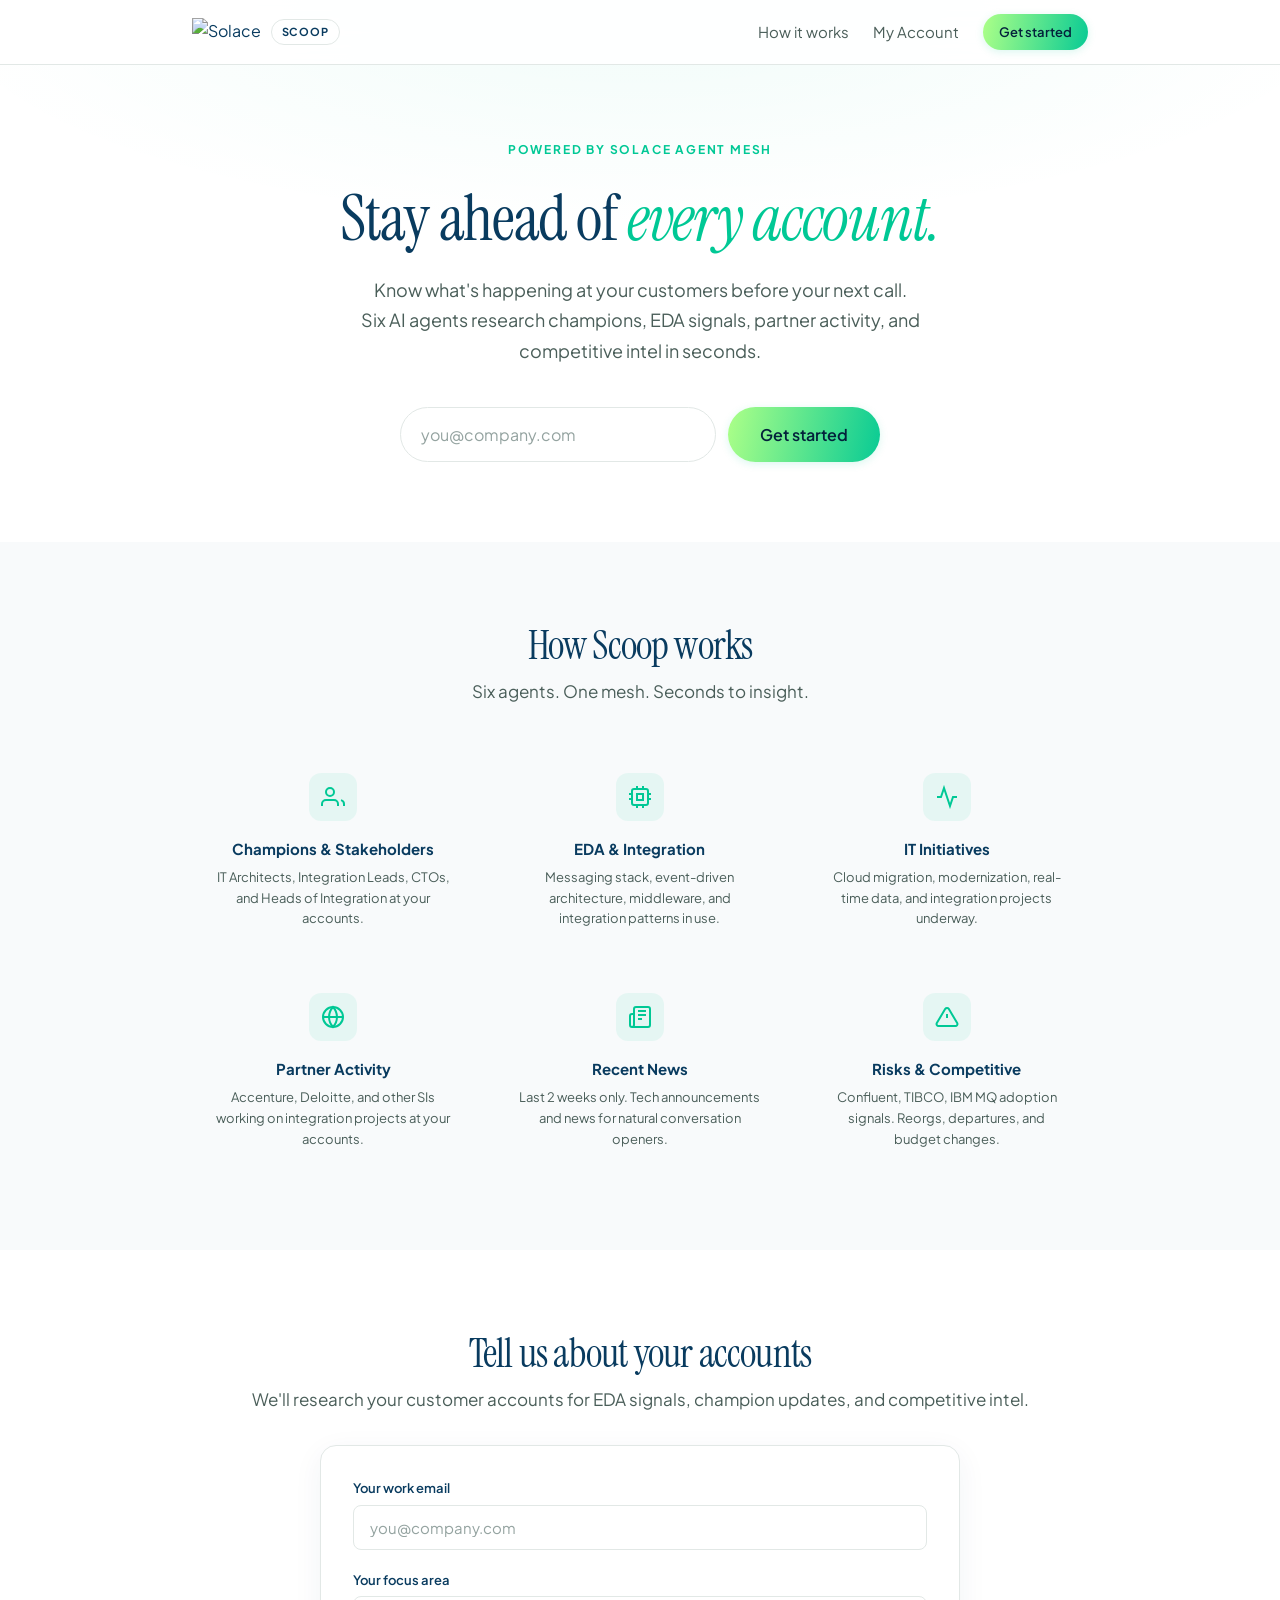
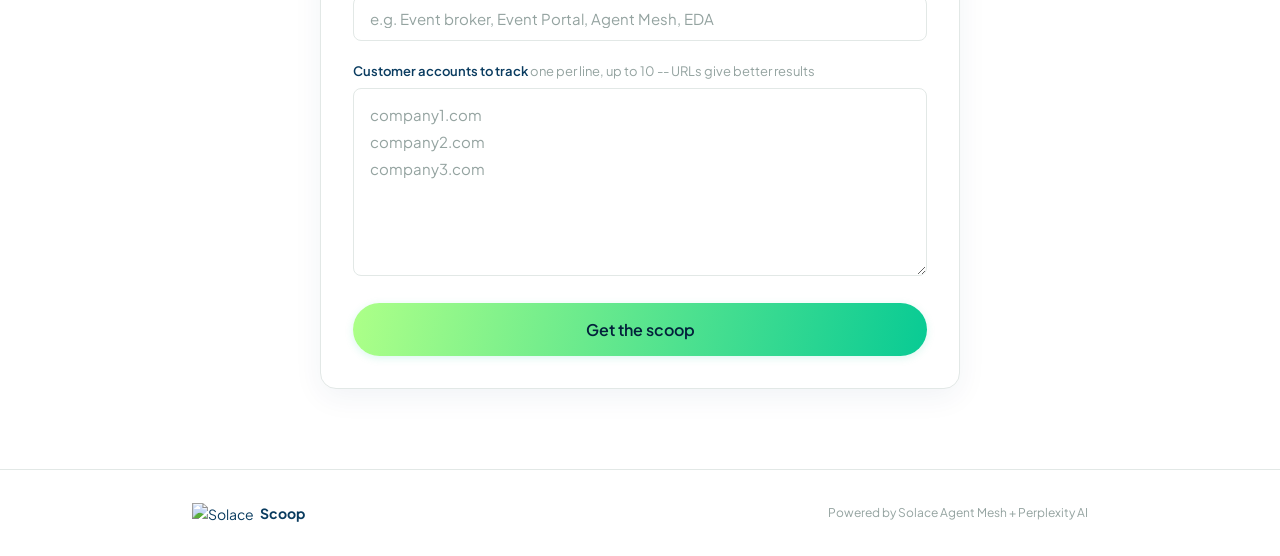
==== docs/index.html @ 5e43f8dc "Add account management page with Supabase Auth New files: - docs/account.html: profile page with log" ====
<!DOCTYPE html>
<html lang="en">
<head>
  <meta charset="UTF-8">
  <meta name="viewport" content="width=device-width, initial-scale=1.0">
  <title>Solace Scoop - Account intelligence for Solace colleagues</title>
  <meta name="description" content="AI agents research your customer accounts — champions, EDA signals, partner activity, and competitive intel. Powered by Solace Agent Mesh.">
  <meta property="og:title" content="Solace Scoop - Account intelligence for Solace colleagues">
  <meta property="og:description" content="Six AI agents research your customer accounts in seconds — champions, integration signals, partner activity, and conversation openers.">
  <meta property="og:type" content="website">
  <meta property="og:image" content="https://raphael-solace.github.io/solace-scoop/og-image.png">
  <meta property="og:image:width" content="1200">
  <meta property="og:image:height" content="630">
  <meta name="twitter:card" content="summary_large_image">
  <meta name="twitter:title" content="Solace Scoop - Account intelligence for Solace colleagues">
  <meta name="twitter:description" content="Six AI agents research your customer accounts in seconds — champions, integration signals, partner activity, and conversation openers.">
  <meta name="twitter:image" content="https://raphael-solace.github.io/solace-scoop/og-image.png">
  <meta name="theme-color" content="#093B5F">
  <link rel="icon" href="data:image/svg+xml,<svg xmlns='http://www.w3.org/2000/svg' viewBox='0 0 100 100'><text y='.9em' font-size='90'>&#x1F4E1;</text></svg>">
  <link rel="preconnect" href="https://fonts.googleapis.com">
  <link rel="preconnect" href="https://fonts.gstatic.com" crossorigin>
  <link href="https://fonts.googleapis.com/css2?family=Instrument+Serif:ital@0;1&family=Plus+Jakarta+Sans:wght@400;500;600;700&display=swap" rel="stylesheet">
  <link rel="stylesheet" href="css/style.css">
</head>
<body>

  <!-- Nav -->
  <nav class="nav" id="nav">
    <div class="container nav__inner">
      <a href="#" class="nav__logo">
        <img src="https://solace.com/wp-content/uploads/2025/07/solace-logo.svg" alt="Solace" class="nav__logo-img">
        <span class="nav__badge">SCOOP</span>
      </a>
      <div class="nav__links">
        <a href="#how-it-works">How it works</a>
        <a href="account.html">My Account</a>
        <a href="#setup" class="btn btn--sm">Get started</a>
      </div>
    </div>
  </nav>

  <!-- Hero -->
  <header class="hero" id="hero">
    <div class="container">
      <div class="hero__label">POWERED BY SOLACE AGENT MESH</div>
      <h1 class="hero__title">Stay ahead of <em>every account.</em></h1>
      <p class="hero__subtitle">Know what's happening at your customers before your next call. Six AI agents research champions, EDA signals, partner activity, and competitive intel in seconds.</p>
      <form id="hero-form" class="hero__form" novalidate>
        <input class="hero__input" type="email" id="hero-email" placeholder="you@company.com" required autocomplete="email">
        <button type="submit" class="btn btn--lg">Get started</button>
      </form>
    </div>
  </header>

  <!-- How It Works -->
  <section class="steps" id="how-it-works">
    <div class="container">
      <h2 class="section__title">How Scoop works</h2>
      <p class="section__subtitle">Six agents. One mesh. Seconds to insight.</p>
      <div class="steps__grid">
        <div class="steps__item">
          <div class="steps__icon"><svg width="24" height="24" viewBox="0 0 24 24" fill="none" stroke="currentColor" stroke-width="2"><path d="M17 21v-2a4 4 0 00-4-4H5a4 4 0 00-4 4v2"/><circle cx="9" cy="7" r="4"/><path d="M23 21v-2a4 4 0 00-3-3.87"/></svg></div>
          <h3>Champions &amp; Stakeholders</h3>
          <p>IT Architects, Integration Leads, CTOs, and Heads of Integration at your accounts.</p>
        </div>
        <div class="steps__item">
          <div class="steps__icon"><svg width="24" height="24" viewBox="0 0 24 24" fill="none" stroke="currentColor" stroke-width="2"><rect x="4" y="4" width="16" height="16" rx="2"/><rect x="9" y="9" width="6" height="6"/><line x1="9" y1="1" x2="9" y2="4"/><line x1="15" y1="1" x2="15" y2="4"/><line x1="9" y1="20" x2="9" y2="23"/><line x1="15" y1="20" x2="15" y2="23"/><line x1="20" y1="9" x2="23" y2="9"/><line x1="20" y1="14" x2="23" y2="14"/><line x1="1" y1="9" x2="4" y2="9"/><line x1="1" y1="14" x2="4" y2="14"/></svg></div>
          <h3>EDA &amp; Integration</h3>
          <p>Messaging stack, event-driven architecture, middleware, and integration patterns in use.</p>
        </div>
        <div class="steps__item">
          <div class="steps__icon"><svg width="24" height="24" viewBox="0 0 24 24" fill="none" stroke="currentColor" stroke-width="2"><polyline points="22 12 18 12 15 21 9 3 6 12 2 12"/></svg></div>
          <h3>IT Initiatives</h3>
          <p>Cloud migration, modernization, real-time data, and integration projects underway.</p>
        </div>
        <div class="steps__item">
          <div class="steps__icon"><svg width="24" height="24" viewBox="0 0 24 24" fill="none" stroke="currentColor" stroke-width="2"><circle cx="12" cy="12" r="10"/><line x1="2" y1="12" x2="22" y2="12"/><path d="M12 2a15.3 15.3 0 014 10 15.3 15.3 0 01-4 10 15.3 15.3 0 01-4-10 15.3 15.3 0 014-10z"/></svg></div>
          <h3>Partner Activity</h3>
          <p>Accenture, Deloitte, and other SIs working on integration projects at your accounts.</p>
        </div>
        <div class="steps__item">
          <div class="steps__icon"><svg width="24" height="24" viewBox="0 0 24 24" fill="none" stroke="currentColor" stroke-width="2"><path d="M4 22h16a2 2 0 002-2V4a2 2 0 00-2-2H8a2 2 0 00-2 2v16a2 2 0 01-2 2zm0 0a2 2 0 01-2-2v-9c0-1.1.9-2 2-2h2"/><line x1="10" y1="6" x2="18" y2="6"/><line x1="10" y1="10" x2="18" y2="10"/><line x1="10" y1="14" x2="14" y2="14"/></svg></div>
          <h3>Recent News</h3>
          <p>Last 2 weeks only. Tech announcements and news for natural conversation openers.</p>
        </div>
        <div class="steps__item">
          <div class="steps__icon"><svg width="24" height="24" viewBox="0 0 24 24" fill="none" stroke="currentColor" stroke-width="2"><path d="M10.29 3.86L1.82 18a2 2 0 001.71 3h16.94a2 2 0 001.71-3L13.71 3.86a2 2 0 00-3.42 0z"/><line x1="12" y1="9" x2="12" y2="13"/><line x1="12" y1="17" x2="12.01" y2="17"/></svg></div>
          <h3>Risks &amp; Competitive</h3>
          <p>Confluent, TIBCO, IBM MQ adoption signals. Reorgs, departures, and budget changes.</p>
        </div>
      </div>
    </div>
  </section>

  <!-- Setup Form -->
  <section class="setup" id="setup">
    <div class="container">
      <h2 class="section__title">Tell us about your accounts</h2>
      <p class="section__subtitle">We'll research your customer accounts for EDA signals, champion updates, and competitive intel.</p>

      <form id="setup-form" class="setup-form" novalidate>
        <div class="setup-form__fields">
          <div class="setup-form__field">
            <label class="setup-form__label" for="setup-email">Your work email</label>
            <input class="setup-form__input" type="email" id="setup-email" placeholder="you@company.com" required autocomplete="email">
          </div>
          <div class="setup-form__field">
            <label class="setup-form__label" for="seller-desc">Your focus area</label>
            <input class="setup-form__input" type="text" id="seller-desc" placeholder="e.g. Event broker, Event Portal, Agent Mesh, EDA" required>
          </div>
          <div class="setup-form__field setup-form__field--full">
            <label class="setup-form__label" for="companies">Customer accounts to track <span class="setup-form__hint">one per line, up to 10 -- URLs give better results</span></label>
            <textarea class="setup-form__textarea" id="companies" rows="6" placeholder="company1.com&#10;company2.com&#10;company3.com" required></textarea>
          </div>
        </div>
        <button type="submit" class="btn btn--lg btn--full" id="btn-submit">
          <span class="btn__text">Get the scoop</span>
          <span class="btn__loader" hidden>
            <svg class="spinner" viewBox="0 0 24 24"><circle cx="12" cy="12" r="10" fill="none" stroke="currentColor" stroke-width="2.5" stroke-dasharray="60 30"/></svg>
            Agents working...
          </span>
        </button>
      </form>
    </div>
  </section>

  <!-- Results -->
  <section id="results-section" class="results-section" hidden>
    <div class="container">
      <div id="results-container"></div>
    </div>
  </section>

  <!-- Footer -->
  <footer class="footer">
    <div class="container footer__inner">
      <div class="footer__brand">
        <img src="https://solace.com/wp-content/uploads/2025/07/solace-logo.svg" alt="Solace" style="height: 20px; display: inline-block; vertical-align: middle; margin-right: 6px;">
        <strong>Scoop</strong>
      </div>
      <p class="footer__copy">Powered by Solace Agent Mesh + Perplexity AI</p>
    </div>
  </footer>

  <script src="js/config.js"></script>
  <script src="js/app.js"></script>
</body>
</html>
---- docs/css/style.css ----
/* ============================================
   Solace Scoop - Design System
   ============================================ */

@keyframes spin { to { transform: rotate(360deg); } }
@keyframes fadeInUp { from { opacity: 0; transform: translateY(16px); } to { opacity: 1; transform: translateY(0); } }
@keyframes pulse {
  0%, 100% { opacity: 0.3; }
  50% { opacity: 1; }
}

:root {
  --navy: #093B5F;
  --navy-deep: #03213B;
  --green: #00C895;
  --green-light: #ABFF88;
  --green-tint: rgba(0, 200, 149, 0.08);
  --green-glow: rgba(0, 200, 149, 0.25);
  --teal: #14A5A7;
  --gray-50: #f8fafb;
  --gray-100: #f1f5f4;
  --gray-200: #e2e8e6;
  --gray-400: #94a3a0;
  --gray-600: #4a5e59;
  --gray-800: #1a2e29;
  --white: #ffffff;
  --red: #ef4444;
  --font-display: 'Instrument Serif', Georgia, serif;
  --font-body: 'Plus Jakarta Sans', -apple-system, BlinkMacSystemFont, 'Segoe UI', sans-serif;
  --ease-out-expo: cubic-bezier(0.16, 1, 0.3, 1);
}

*, *::before, *::after { margin: 0; padding: 0; box-sizing: border-box; }
html { scroll-behavior: smooth; -webkit-font-smoothing: antialiased; }
body { font-family: var(--font-body); font-size: 1rem; line-height: 1.6; color: var(--navy); background: var(--white); }
a { color: inherit; text-decoration: none; }
ul { list-style: none; }

.container { max-width: 960px; margin: 0 auto; padding: 0 2rem; }

.section__title {
  font-family: var(--font-display); font-size: clamp(1.75rem, 4vw, 2.5rem);
  font-weight: 400; letter-spacing: -0.02em; line-height: 1.15; text-align: center; color: var(--navy);
}
.section__subtitle { font-size: 1.0625rem; color: var(--gray-600); text-align: center; margin-top: 0.625rem; }

/* ── Button ──────────────────────────── */

.btn {
  display: inline-flex; align-items: center; justify-content: center; gap: 0.5rem;
  font-family: var(--font-body); font-weight: 600; font-size: 0.9375rem;
  padding: 0.75rem 1.5rem; border-radius: 100px; border: none; cursor: pointer;
  background: linear-gradient(101deg, var(--green-light) 1%, var(--green) 105%);
  color: var(--navy-deep);
  transition: transform 0.2s var(--ease-out-expo), box-shadow 0.2s;
  box-shadow: 0 2px 8px rgba(0, 200, 149, 0.15);
}
.btn:hover:not(:disabled) { transform: translateY(-1px); box-shadow: 0 4px 16px rgba(0, 200, 149, 0.25); }
.btn:active:not(:disabled) { transform: translateY(0); }
.btn:disabled { opacity: 0.4; cursor: not-allowed; }
.btn--sm { padding: 0.5rem 1rem; font-size: 0.8125rem; }
.btn--lg { padding: 1rem 2rem; font-size: 1rem; white-space: nowrap; }
.btn--full { width: 100%; }
.spinner { width: 16px; height: 16px; animation: spin 0.8s linear infinite; }

/* ── Nav ─────────────────────────────── */

.nav {
  position: fixed; top: 0; left: 0; right: 0; z-index: 100;
  background: rgba(255, 255, 255, 0.88);
  backdrop-filter: blur(20px); -webkit-backdrop-filter: blur(20px);
  border-bottom: 1px solid var(--gray-200);
}
.nav__inner { display: flex; align-items: center; justify-content: space-between; height: 64px; }
.nav__logo { display: flex; align-items: center; gap: 0.625rem; text-decoration: none; color: var(--navy); }
.nav__logo-img { height: 28px; display: block; }
.nav__badge {
  font-size: 0.6875rem; font-weight: 700; letter-spacing: 0.08em;
  padding: 0.2rem 0.6rem; border: 1.5px solid var(--gray-200); border-radius: 100px; color: var(--navy);
}
.nav__links { display: flex; align-items: center; gap: 1.5rem; font-size: 0.9375rem; color: var(--gray-600); }
.nav__links a:hover { color: var(--navy); }

/* ── Hero ────────────────────────────── */

.hero {
  padding: 140px 0 80px; text-align: center;
  background: radial-gradient(ellipse 80% 60% at 50% 0%, rgba(0,200,149,0.06) 0%, transparent 70%);
}
.hero__label {
  font-size: 0.75rem; font-weight: 700; letter-spacing: 0.15em;
  color: var(--green); text-transform: uppercase; margin-bottom: 1.5rem;
}
.hero__title {
  font-family: var(--font-display); font-size: clamp(2.5rem, 6vw, 4rem);
  font-weight: 400; letter-spacing: -0.02em; line-height: 1.12; color: var(--navy);
}
.hero__title em { font-style: italic; color: var(--green); }
.hero__subtitle {
  font-size: clamp(1rem, 2vw, 1.125rem); color: var(--gray-600);
  margin-top: 1.25rem; max-width: 560px; margin-left: auto; margin-right: auto; line-height: 1.7;
}
.hero__form { display: flex; gap: 0.75rem; max-width: 480px; margin: 2.5rem auto 0; }
.hero__input {
  flex: 1; font-family: var(--font-body); font-size: 1rem;
  padding: 1rem 1.25rem; border: 1.5px solid var(--gray-200); border-radius: 100px;
  background: var(--white); color: var(--navy); outline: none;
  transition: border-color 0.15s, box-shadow 0.15s;
}
.hero__input:focus { border-color: var(--green); box-shadow: 0 0 0 3px var(--green-glow); }
.hero__input::placeholder { color: var(--gray-400); }

/* ── Steps ───────────────────────────── */

.steps { padding: 5rem 0; background: var(--gray-50); }
.steps__grid { display: grid; grid-template-columns: repeat(3, 1fr); gap: 1.5rem; margin-top: 3rem; }
.steps__item {
  text-align: center; padding: 1.25rem; border-radius: 12px;
  transition: transform 0.2s var(--ease-out-expo), background 0.2s;
}
.steps__item:hover {
  transform: translateY(-2px);
  background: rgba(0, 200, 149, 0.04);
}
.steps__icon {
  width: 48px; height: 48px; display: flex; align-items: center; justify-content: center;
  background: var(--green-tint); color: var(--green); border-radius: 12px; margin: 0 auto 1rem;
}
.steps__item h3 { font-size: 0.9375rem; font-weight: 700; margin-bottom: 0.375rem; color: var(--navy); }
.steps__item p { font-size: 0.8125rem; color: var(--gray-600); line-height: 1.6; }

/* ── Setup Form ──────────────────────── */

.setup { padding: 5rem 0; }

.setup-form {
  max-width: 640px; margin: 2rem auto 0;
  background: var(--white); border: 1px solid var(--gray-200); border-radius: 16px;
  padding: 2rem; box-shadow: 0 8px 30px rgba(9, 59, 95, 0.06); text-align: left;
  transition: box-shadow 0.3s;
}
.setup-form:focus-within { box-shadow: 0 8px 40px rgba(9, 59, 95, 0.10); }

.setup-form__fields { display: grid; gap: 1.25rem; }
.setup-form__field--full { grid-column: 1 / -1; }
.setup-form__label { display: block; font-size: 0.8125rem; font-weight: 600; color: var(--navy); margin-bottom: 0.375rem; }
.setup-form__hint { font-weight: 400; color: var(--gray-400); }

.setup-form__input,
.setup-form__textarea {
  width: 100%; font-family: var(--font-body); font-size: 0.9375rem;
  padding: 0.75rem 1rem; border: 1.5px solid var(--gray-200); border-radius: 8px;
  background: var(--white); color: var(--navy); outline: none;
  transition: border-color 0.15s, box-shadow 0.15s;
}
.setup-form__input:focus,
.setup-form__textarea:focus { border-color: var(--green); box-shadow: 0 0 0 3px var(--green-glow); }
.setup-form__input::placeholder,
.setup-form__textarea::placeholder { color: var(--gray-400); }
.setup-form__textarea { resize: vertical; min-height: 130px; line-height: 1.8; }
.setup-form .btn { margin-top: 1.25rem; }
.setup-form__error { font-size: 0.8125rem; color: var(--red); margin-top: 0.25rem; }

/* ── Results Section ─────────────────── */

.results-section { padding: 3rem 0 4rem; }

/* Per-company block */
.company-block { margin-bottom: 2rem; animation: fadeInUp 0.5s var(--ease-out-expo); }

/* Loading state */
.company-block__loading {
  display: flex; flex-direction: column; align-items: center; justify-content: center;
  gap: 1rem; padding: 3rem 1rem; text-align: center;
}
.company-block__loading[hidden] { display: none; }
.company-block__loading-text {
  font-size: 0.9375rem; color: var(--gray-600); line-height: 1.5;
}
.company-block__loading-text strong { color: var(--navy); }

.loading-dots {
  display: flex; gap: 6px; align-items: center;
}
.loading-dots span {
  width: 8px; height: 8px; border-radius: 50%;
  background: var(--green);
  animation: pulse 1.2s ease-in-out infinite;
}
.loading-dots span:nth-child(2) { animation-delay: 0.2s; }
.loading-dots span:nth-child(3) { animation-delay: 0.4s; }

/* Result cards */

.result-card {
  background: var(--white); border: 1px solid var(--gray-200);
  border-radius: 12px; padding: 1.5rem; text-align: left;
  animation: fadeInUp 0.5s var(--ease-out-expo) both;
}
.result-card--scoop {
  border-color: var(--green);
  background: var(--green-tint);
  box-shadow: 0 4px 24px rgba(9, 59, 95, 0.08);
}
.result-card__header { display: flex; align-items: center; gap: 0.5rem; margin-bottom: 0.75rem; }
.result-card__icon {
  width: 28px; height: 28px; border-radius: 6px; background: var(--green-tint); color: var(--green);
  display: flex; align-items: center; justify-content: center; flex-shrink: 0;
}
.result-card--scoop .result-card__icon { background: rgba(0, 200, 149, 0.15); }
.result-card__agent {
  font-family: var(--font-display); font-size: 1.125rem; font-weight: 400;
  color: var(--navy); letter-spacing: -0.01em;
}

/* Markdown body */
.result-card__body { font-size: 0.875rem; color: var(--gray-800); line-height: 1.75; }
.result-card__body h1,
.result-card__body h2,
.result-card__body h3 { font-family: var(--font-body); font-size: 0.875rem; font-weight: 700; color: var(--navy); margin: 0.75rem 0 0.25rem; }
.result-card__body h1:first-child,
.result-card__body h2:first-child,
.result-card__body h3:first-child { margin-top: 0; }
.result-card__body strong { color: var(--navy); }
.result-card__body a { color: var(--green); text-decoration: underline; }
.result-card__body ul { list-style: none; margin: 0.375rem 0; }
.result-card__body li { position: relative; padding-left: 1rem; margin-bottom: 0.5rem; }
.result-card__body li::before {
  content: ''; position: absolute; left: 0; top: 0.55em;
  width: 5px; height: 5px; border-radius: 50%; background: var(--green);
}
.result-card__body p { margin-bottom: 0.5rem; }
.result-card__body p:last-child { margin-bottom: 0; }

.results__strategy { margin-bottom: 1.5rem; }

/* Integrated subscribe CTA inside result card */
.result-card__cta {
  margin-top: 1.25rem; padding-top: 1.25rem;
  border-top: 1px solid rgba(0, 200, 149, 0.2);
  text-align: center;
}
.result-card__cta-text {
  font-size: 0.8125rem; color: var(--gray-600); line-height: 1.6;
  margin-bottom: 1rem; max-width: 400px; margin-left: auto; margin-right: auto;
}
.result-card__cta-text strong { color: var(--navy); }
.result-card__subscribed {
  display: flex; align-items: center; justify-content: center; gap: 0.5rem;
  font-size: 0.875rem; font-weight: 600; color: var(--navy);
}
.result-card__subscribed svg { color: var(--green); }

/* ── Print / PDF ─────────────────────── */

@media print {
  .nav, .hero, .steps, .setup, .footer,
  .company-block__loading, .result-card__cta { display: none !important; }
  .results-section { padding: 0 !important; }
  .result-card { break-inside: avoid; box-shadow: none; border-color: #ddd; }
  body { font-size: 11pt; }
  .company-block { page-break-after: always; }
  .company-block:last-child { page-break-after: auto; }
}

/* ── Account Page ───────────────────── */

.account-section { padding: 120px 0 3rem; }
.account-section[hidden] { display: none; }

.account-header {
  display: flex; align-items: flex-start; justify-content: space-between;
  margin-bottom: 2rem; gap: 1rem;
}
.account-header .section__title { margin-bottom: 0.25rem; }

.account-signout {
  background: transparent; border: 1.5px solid var(--gray-200); color: var(--gray-600);
  box-shadow: none; flex-shrink: 0;
}
.account-signout:hover:not(:disabled) { border-color: var(--red); color: var(--red); box-shadow: none; }

.account-stats { display: flex; gap: 1rem; margin-bottom: 2rem; flex-wrap: wrap; }
.account-stat {
  font-size: 0.8125rem; font-weight: 600; color: var(--gray-600);
  padding: 0.375rem 0.75rem; background: var(--gray-50); border-radius: 100px;
  border: 1px solid var(--gray-200);
}

.account-message {
  display: flex; align-items: center; gap: 0.75rem;
  margin-top: 1.5rem; padding: 1rem 1.25rem;
  background: var(--green-tint); border: 1px solid rgba(0, 200, 149, 0.2);
  border-radius: 10px; animation: fadeInUp 0.3s var(--ease-out-expo);
}
.account-message[hidden] { display: none; }
.account-message--error { background: #fef2f2; border-color: #fecaca; }
.account-message--error p { color: var(--red); }
.account-message__icon { color: var(--green); flex-shrink: 0; }
.account-message p { font-size: 0.875rem; color: var(--gray-800); margin: 0; }

/* Digest cards */
.digest-card {
  margin-top: 1.5rem; background: var(--white);
  border: 1px solid var(--gray-200); border-radius: 12px;
  overflow: hidden; animation: fadeInUp 0.4s var(--ease-out-expo);
}
.digest-card__header {
  display: flex; align-items: center; justify-content: space-between;
  padding: 0.75rem 1.25rem; background: var(--gray-50); border-bottom: 1px solid var(--gray-200);
}
.digest-card__date { font-size: 0.8125rem; font-weight: 700; color: var(--navy); }
.digest-card__count { font-size: 0.75rem; color: var(--gray-400); }

.digest-card__signal {
  padding: 1rem 1.25rem; border-bottom: 1px solid var(--gray-100);
}
.digest-card__signal:last-child { border-bottom: none; }
.digest-card__signal-header { margin: 0 0 0.375rem; font-size: 0.875rem; }
.digest-card__signal-header strong { color: var(--navy); }
.digest-card__tag {
  font-size: 0.625rem; font-weight: 600; padding: 2px 6px;
  border-radius: 100px; background: var(--green-tint); color: var(--green);
  text-transform: uppercase; letter-spacing: 0.04em; vertical-align: middle;
  margin-left: 4px;
}
.digest-card__headline { margin: 0 0 0.25rem; font-size: 0.8125rem; color: var(--navy); line-height: 1.5; }
.digest-card__why { margin: 0 0 0.25rem; font-size: 0.75rem; color: var(--gray-600); line-height: 1.5; }
.digest-card__opener { margin: 0; font-size: 0.75rem; color: var(--gray-400); }

@media (max-width: 768px) {
  .account-header { flex-direction: column; }
  .account-stats { gap: 0.5rem; }
  .digest-card__signal { padding: 0.75rem 1rem; }
}

/* ── Footer ──────────────────────────── */

.footer { padding: 2rem 0; border-top: 1px solid var(--gray-200); }
.footer__inner { display: flex; align-items: center; justify-content: space-between; }
.footer__brand { font-size: 0.875rem; display: flex; align-items: center; }
.footer__copy { font-size: 0.75rem; color: var(--gray-400); }

/* ── Responsive ──────────────────────── */

@media (max-width: 768px) {
  .nav__links a:not(.btn) { display: none; }
  .hero { padding: 120px 0 60px; }
  .hero__form { flex-direction: column; }
  .steps__grid { grid-template-columns: repeat(2, 1fr); }
  .setup-form { padding: 1.5rem; }
  .result-card { padding: 1.25rem; }
  .result-card__cta .btn { width: 100%; }
  .footer__inner { flex-direction: column; gap: 0.75rem; text-align: center; }
}

@media (max-width: 480px) {
  .container { padding: 0 1rem; }
  .hero { padding: 100px 0 48px; }
  .hero__title { font-size: 2rem; }
  .hero__subtitle { font-size: 0.9375rem; }
  .steps { padding: 3rem 0; }
  .steps__grid { grid-template-columns: 1fr; gap: 1rem; }
  .setup { padding: 3rem 0; }
  .setup-form { padding: 1.25rem; }
  .result-card { padding: 1rem; }
  .result-card__body { font-size: 0.8125rem; }
  .nav__inner { height: 56px; }
}

@media (max-width: 375px) {
  .hero__title { font-size: 1.75rem; }
  .btn--lg { padding: 0.875rem 1.5rem; font-size: 0.9375rem; }
  .setup-form { padding: 1rem; border-radius: 12px; }
}
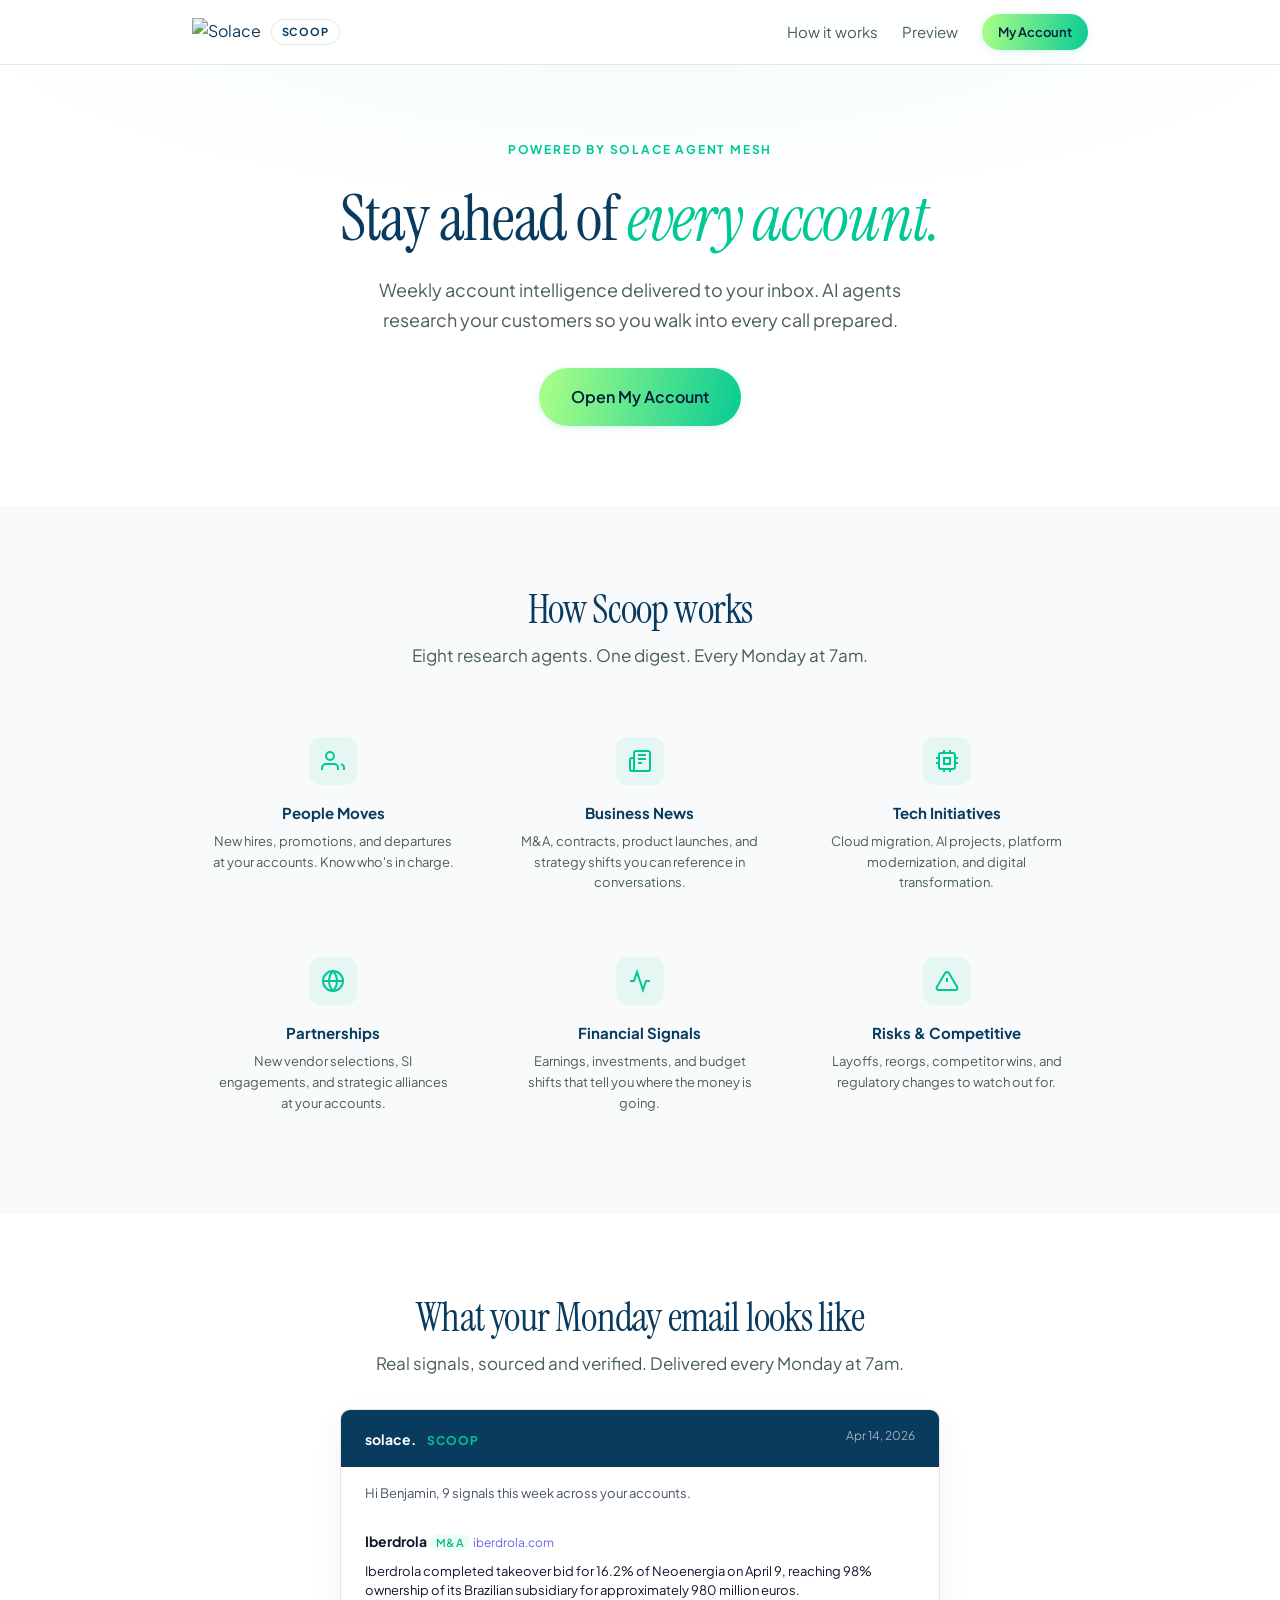
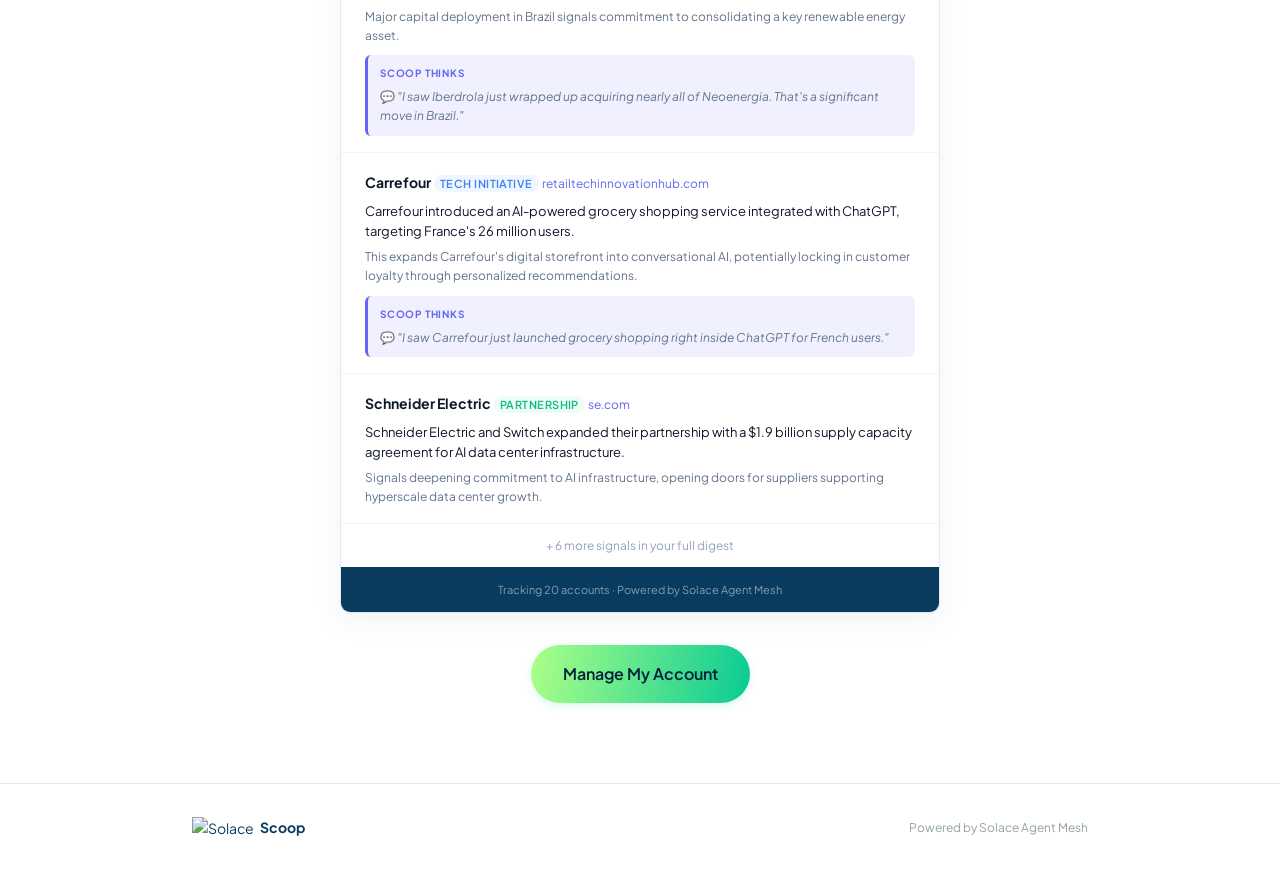
==== commit 2c0cce2d: "Replace live demo with email preview, remove Perplexity dependency from frontend - Landing page now " ====
--- a/docs/index.html
+++ b/docs/index.html
@@ -4,17 +4,7 @@
   <meta charset="UTF-8">
   <meta name="viewport" content="width=device-width, initial-scale=1.0">
   <title>Solace Scoop - Account intelligence for Solace colleagues</title>
-  <meta name="description" content="AI agents research your customer accounts — champions, EDA signals, partner activity, and competitive intel. Powered by Solace Agent Mesh.">
-  <meta property="og:title" content="Solace Scoop - Account intelligence for Solace colleagues">
-  <meta property="og:description" content="Six AI agents research your customer accounts in seconds — champions, integration signals, partner activity, and conversation openers.">
-  <meta property="og:type" content="website">
-  <meta property="og:image" content="https://raphael-solace.github.io/solace-scoop/og-image.png">
-  <meta property="og:image:width" content="1200">
-  <meta property="og:image:height" content="630">
-  <meta name="twitter:card" content="summary_large_image">
-  <meta name="twitter:title" content="Solace Scoop - Account intelligence for Solace colleagues">
-  <meta name="twitter:description" content="Six AI agents research your customer accounts in seconds — champions, integration signals, partner activity, and conversation openers.">
-  <meta name="twitter:image" content="https://raphael-solace.github.io/solace-scoop/og-image.png">
+  <meta name="description" content="Weekly account intelligence delivered to your inbox. Powered by Solace Agent Mesh.">
   <meta name="theme-color" content="#093B5F">
   <link rel="icon" href="data:image/svg+xml,<svg xmlns='http://www.w3.org/2000/svg' viewBox='0 0 100 100'><text y='.9em' font-size='90'>&#x1F4E1;</text></svg>">
   <link rel="preconnect" href="https://fonts.googleapis.com">
@@ -33,8 +23,8 @@
       </a>
       <div class="nav__links">
         <a href="#how-it-works">How it works</a>
-        <a href="account.html">My Account</a>
-        <a href="#setup" class="btn btn--sm">Get started</a>
+        <a href="#preview">Preview</a>
+        <a href="account.html" class="btn btn--sm">My Account</a>
       </div>
     </div>
   </nav>
@@ -44,11 +34,10 @@
     <div class="container">
       <div class="hero__label">POWERED BY SOLACE AGENT MESH</div>
       <h1 class="hero__title">Stay ahead of <em>every account.</em></h1>
-      <p class="hero__subtitle">Know what's happening at your customers before your next call. Six AI agents research champions, EDA signals, partner activity, and competitive intel in seconds.</p>
-      <form id="hero-form" class="hero__form" novalidate>
-        <input class="hero__input" type="email" id="hero-email" placeholder="you@company.com" required autocomplete="email">
-        <button type="submit" class="btn btn--lg">Get started</button>
-      </form>
+      <p class="hero__subtitle">Weekly account intelligence delivered to your inbox. AI agents research your customers so you walk into every call prepared.</p>
+      <div style="margin-top:2rem;">
+        <a href="account.html" class="btn btn--lg">Open My Account</a>
+      </div>
     </div>
   </header>
 
@@ -56,78 +45,102 @@
   <section class="steps" id="how-it-works">
     <div class="container">
       <h2 class="section__title">How Scoop works</h2>
-      <p class="section__subtitle">Six agents. One mesh. Seconds to insight.</p>
+      <p class="section__subtitle">Eight research agents. One digest. Every Monday at 7am.</p>
       <div class="steps__grid">
         <div class="steps__item">
           <div class="steps__icon"><svg width="24" height="24" viewBox="0 0 24 24" fill="none" stroke="currentColor" stroke-width="2"><path d="M17 21v-2a4 4 0 00-4-4H5a4 4 0 00-4 4v2"/><circle cx="9" cy="7" r="4"/><path d="M23 21v-2a4 4 0 00-3-3.87"/></svg></div>
-          <h3>Champions &amp; Stakeholders</h3>
-          <p>IT Architects, Integration Leads, CTOs, and Heads of Integration at your accounts.</p>
+          <h3>People Moves</h3>
+          <p>New hires, promotions, and departures at your accounts. Know who's in charge.</p>
+        </div>
+        <div class="steps__item">
+          <div class="steps__icon"><svg width="24" height="24" viewBox="0 0 24 24" fill="none" stroke="currentColor" stroke-width="2"><path d="M4 22h16a2 2 0 002-2V4a2 2 0 00-2-2H8a2 2 0 00-2 2v16a2 2 0 01-2 2zm0 0a2 2 0 01-2-2v-9c0-1.1.9-2 2-2h2"/><line x1="10" y1="6" x2="18" y2="6"/><line x1="10" y1="10" x2="18" y2="10"/><line x1="10" y1="14" x2="14" y2="14"/></svg></div>
+          <h3>Business News</h3>
+          <p>M&A, contracts, product launches, and strategy shifts you can reference in conversations.</p>
         </div>
         <div class="steps__item">
           <div class="steps__icon"><svg width="24" height="24" viewBox="0 0 24 24" fill="none" stroke="currentColor" stroke-width="2"><rect x="4" y="4" width="16" height="16" rx="2"/><rect x="9" y="9" width="6" height="6"/><line x1="9" y1="1" x2="9" y2="4"/><line x1="15" y1="1" x2="15" y2="4"/><line x1="9" y1="20" x2="9" y2="23"/><line x1="15" y1="20" x2="15" y2="23"/><line x1="20" y1="9" x2="23" y2="9"/><line x1="20" y1="14" x2="23" y2="14"/><line x1="1" y1="9" x2="4" y2="9"/><line x1="1" y1="14" x2="4" y2="14"/></svg></div>
-          <h3>EDA &amp; Integration</h3>
-          <p>Messaging stack, event-driven architecture, middleware, and integration patterns in use.</p>
+          <h3>Tech Initiatives</h3>
+          <p>Cloud migration, AI projects, platform modernization, and digital transformation.</p>
+        </div>
+        <div class="steps__item">
+          <div class="steps__icon"><svg width="24" height="24" viewBox="0 0 24 24" fill="none" stroke="currentColor" stroke-width="2"><circle cx="12" cy="12" r="10"/><line x1="2" y1="12" x2="22" y2="12"/><path d="M12 2a15.3 15.3 0 014 10 15.3 15.3 0 01-4 10 15.3 15.3 0 01-4-10 15.3 15.3 0 014-10z"/></svg></div>
+          <h3>Partnerships</h3>
+          <p>New vendor selections, SI engagements, and strategic alliances at your accounts.</p>
         </div>
         <div class="steps__item">
           <div class="steps__icon"><svg width="24" height="24" viewBox="0 0 24 24" fill="none" stroke="currentColor" stroke-width="2"><polyline points="22 12 18 12 15 21 9 3 6 12 2 12"/></svg></div>
-          <h3>IT Initiatives</h3>
-          <p>Cloud migration, modernization, real-time data, and integration projects underway.</p>
-        </div>
-        <div class="steps__item">
-          <div class="steps__icon"><svg width="24" height="24" viewBox="0 0 24 24" fill="none" stroke="currentColor" stroke-width="2"><circle cx="12" cy="12" r="10"/><line x1="2" y1="12" x2="22" y2="12"/><path d="M12 2a15.3 15.3 0 014 10 15.3 15.3 0 01-4 10 15.3 15.3 0 01-4-10 15.3 15.3 0 014-10z"/></svg></div>
-          <h3>Partner Activity</h3>
-          <p>Accenture, Deloitte, and other SIs working on integration projects at your accounts.</p>
-        </div>
-        <div class="steps__item">
-          <div class="steps__icon"><svg width="24" height="24" viewBox="0 0 24 24" fill="none" stroke="currentColor" stroke-width="2"><path d="M4 22h16a2 2 0 002-2V4a2 2 0 00-2-2H8a2 2 0 00-2 2v16a2 2 0 01-2 2zm0 0a2 2 0 01-2-2v-9c0-1.1.9-2 2-2h2"/><line x1="10" y1="6" x2="18" y2="6"/><line x1="10" y1="10" x2="18" y2="10"/><line x1="10" y1="14" x2="14" y2="14"/></svg></div>
-          <h3>Recent News</h3>
-          <p>Last 2 weeks only. Tech announcements and news for natural conversation openers.</p>
+          <h3>Financial Signals</h3>
+          <p>Earnings, investments, and budget shifts that tell you where the money is going.</p>
         </div>
         <div class="steps__item">
           <div class="steps__icon"><svg width="24" height="24" viewBox="0 0 24 24" fill="none" stroke="currentColor" stroke-width="2"><path d="M10.29 3.86L1.82 18a2 2 0 001.71 3h16.94a2 2 0 001.71-3L13.71 3.86a2 2 0 00-3.42 0z"/><line x1="12" y1="9" x2="12" y2="13"/><line x1="12" y1="17" x2="12.01" y2="17"/></svg></div>
           <h3>Risks &amp; Competitive</h3>
-          <p>Confluent, TIBCO, IBM MQ adoption signals. Reorgs, departures, and budget changes.</p>
+          <p>Layoffs, reorgs, competitor wins, and regulatory changes to watch out for.</p>
         </div>
       </div>
     </div>
   </section>
 
-  <!-- Setup Form -->
-  <section class="setup" id="setup">
+  <!-- Email Preview -->
+  <section class="setup" id="preview">
     <div class="container">
-      <h2 class="section__title">Tell us about your accounts</h2>
-      <p class="section__subtitle">We'll research your customer accounts for EDA signals, champion updates, and competitive intel.</p>
+      <h2 class="section__title">What your Monday email looks like</h2>
+      <p class="section__subtitle">Real signals, sourced and verified. Delivered every Monday at 7am.</p>
 
-      <form id="setup-form" class="setup-form" novalidate>
-        <div class="setup-form__fields">
-          <div class="setup-form__field">
-            <label class="setup-form__label" for="setup-email">Your work email</label>
-            <input class="setup-form__input" type="email" id="setup-email" placeholder="you@company.com" required autocomplete="email">
-          </div>
-          <div class="setup-form__field">
-            <label class="setup-form__label" for="seller-desc">Your focus area</label>
-            <input class="setup-form__input" type="text" id="seller-desc" placeholder="e.g. Event broker, Event Portal, Agent Mesh, EDA" required>
-          </div>
-          <div class="setup-form__field setup-form__field--full">
-            <label class="setup-form__label" for="companies">Customer accounts to track <span class="setup-form__hint">one per line, up to 10 -- URLs give better results</span></label>
-            <textarea class="setup-form__textarea" id="companies" rows="6" placeholder="company1.com&#10;company2.com&#10;company3.com" required></textarea>
+      <div style="max-width:600px; margin:2rem auto 0; background:#fff; border:1px solid #e2e8e6; border-radius:10px; overflow:hidden; box-shadow:0 8px 30px rgba(9,59,95,0.06);">
+        <!-- Email header -->
+        <div style="padding:16px 24px; background:#093B5F;">
+          <span style="font-size:14px; font-weight:700; color:#fff;">solace.</span>
+          <span style="font-size:12px; font-weight:700; color:#00C895; letter-spacing:0.08em; margin-left:8px;">SCOOP</span>
+          <span style="font-size:12px; color:rgba(255,255,255,0.6); float:right;">Apr 14, 2026</span>
+        </div>
+        <div style="padding:16px 24px 8px;">
+          <p style="margin:0; font-size:13px; color:#475569;">Hi Benjamin, 9 signals this week across your accounts.</p>
+        </div>
+
+        <!-- Signal 1 -->
+        <div style="padding:16px 24px; border-bottom:1px solid #f1f5f9;">
+          <p style="margin:0 0 8px;"><span style="font-weight:700; color:#0f172a; font-size:14px;">Iberdrola</span> <span style="font-size:11px; font-weight:600; padding:2px 6px; border-radius:100px; background:#ecfdf5; color:#10b981; text-transform:uppercase; letter-spacing:0.04em;">M&amp;A</span> <a href="#" style="color:#6366f1; text-decoration:none; font-size:12px;">iberdrola.com</a></p>
+          <p style="margin:0 0 6px; font-size:13px; line-height:1.5; color:#0f172a;">Iberdrola completed takeover bid for 16.2% of Neoenergia on April 9, reaching 98% ownership of its Brazilian subsidiary for approximately 980 million euros.</p>
+          <p style="margin:0; font-size:12px; line-height:1.6; color:#64748b;">Major capital deployment in Brazil signals commitment to consolidating a key renewable energy asset.</p>
+          <div style="margin-top:10px; padding:10px 12px; background:#f0f0ff; border-radius:6px; border-left:3px solid #6366f1;">
+            <p style="margin:0 0 6px; font-size:10px; font-weight:700; color:#6366f1; text-transform:uppercase; letter-spacing:0.08em;">Scoop thinks</p>
+            <p style="margin:0; font-size:12px; color:#64748b;">💬 <em>"I saw Iberdrola just wrapped up acquiring nearly all of Neoenergia. That's a significant move in Brazil."</em></p>
           </div>
         </div>
-        <button type="submit" class="btn btn--lg btn--full" id="btn-submit">
-          <span class="btn__text">Get the scoop</span>
-          <span class="btn__loader" hidden>
-            <svg class="spinner" viewBox="0 0 24 24"><circle cx="12" cy="12" r="10" fill="none" stroke="currentColor" stroke-width="2.5" stroke-dasharray="60 30"/></svg>
-            Agents working...
-          </span>
-        </button>
-      </form>
-    </div>
-  </section>
 
-  <!-- Results -->
-  <section id="results-section" class="results-section" hidden>
-    <div class="container">
-      <div id="results-container"></div>
+        <!-- Signal 2 -->
+        <div style="padding:16px 24px; border-bottom:1px solid #f1f5f9;">
+          <p style="margin:0 0 8px;"><span style="font-weight:700; color:#0f172a; font-size:14px;">Carrefour</span> <span style="font-size:11px; font-weight:600; padding:2px 6px; border-radius:100px; background:#eff6ff; color:#3b82f6; text-transform:uppercase; letter-spacing:0.04em;">Tech Initiative</span> <a href="#" style="color:#6366f1; text-decoration:none; font-size:12px;">retailtechinnovationhub.com</a></p>
+          <p style="margin:0 0 6px; font-size:13px; line-height:1.5; color:#0f172a;">Carrefour introduced an AI-powered grocery shopping service integrated with ChatGPT, targeting France's 26 million users.</p>
+          <p style="margin:0; font-size:12px; line-height:1.6; color:#64748b;">This expands Carrefour's digital storefront into conversational AI, potentially locking in customer loyalty through personalized recommendations.</p>
+          <div style="margin-top:10px; padding:10px 12px; background:#f0f0ff; border-radius:6px; border-left:3px solid #6366f1;">
+            <p style="margin:0 0 6px; font-size:10px; font-weight:700; color:#6366f1; text-transform:uppercase; letter-spacing:0.08em;">Scoop thinks</p>
+            <p style="margin:0; font-size:12px; color:#64748b;">💬 <em>"I saw Carrefour just launched grocery shopping right inside ChatGPT for French users."</em></p>
+          </div>
+        </div>
+
+        <!-- Signal 3 -->
+        <div style="padding:16px 24px; border-bottom:1px solid #f1f5f9;">
+          <p style="margin:0 0 8px;"><span style="font-weight:700; color:#0f172a; font-size:14px;">Schneider Electric</span> <span style="font-size:11px; font-weight:600; padding:2px 6px; border-radius:100px; background:#ecfdf5; color:#10b981; text-transform:uppercase; letter-spacing:0.04em;">Partnership</span> <a href="#" style="color:#6366f1; text-decoration:none; font-size:12px;">se.com</a></p>
+          <p style="margin:0 0 6px; font-size:13px; line-height:1.5; color:#0f172a;">Schneider Electric and Switch expanded their partnership with a $1.9 billion supply capacity agreement for AI data center infrastructure.</p>
+          <p style="margin:0; font-size:12px; line-height:1.6; color:#64748b;">Signals deepening commitment to AI infrastructure, opening doors for suppliers supporting hyperscale data center growth.</p>
+        </div>
+
+        <!-- More signals indicator -->
+        <div style="padding:12px 24px; text-align:center; color:#94a3b8; font-size:12px;">
+          + 6 more signals in your full digest
+        </div>
+
+        <!-- Email footer -->
+        <div style="padding:14px 24px; background:#093B5F; text-align:center;">
+          <p style="margin:0; font-size:11px; color:rgba(255,255,255,0.5);">Tracking 20 accounts · Powered by Solace Agent Mesh</p>
+        </div>
+      </div>
+
+      <div style="text-align:center; margin-top:2rem;">
+        <a href="account.html" class="btn btn--lg">Manage My Account</a>
+      </div>
     </div>
   </section>
 
@@ -138,11 +151,10 @@
         <img src="https://solace.com/wp-content/uploads/2025/07/solace-logo.svg" alt="Solace" style="height: 20px; display: inline-block; vertical-align: middle; margin-right: 6px;">
         <strong>Scoop</strong>
       </div>
-      <p class="footer__copy">Powered by Solace Agent Mesh + Perplexity AI</p>
+      <p class="footer__copy">Powered by Solace Agent Mesh</p>
     </div>
   </footer>
 
   <script src="js/config.js"></script>
-  <script src="js/app.js"></script>
 </body>
 </html>
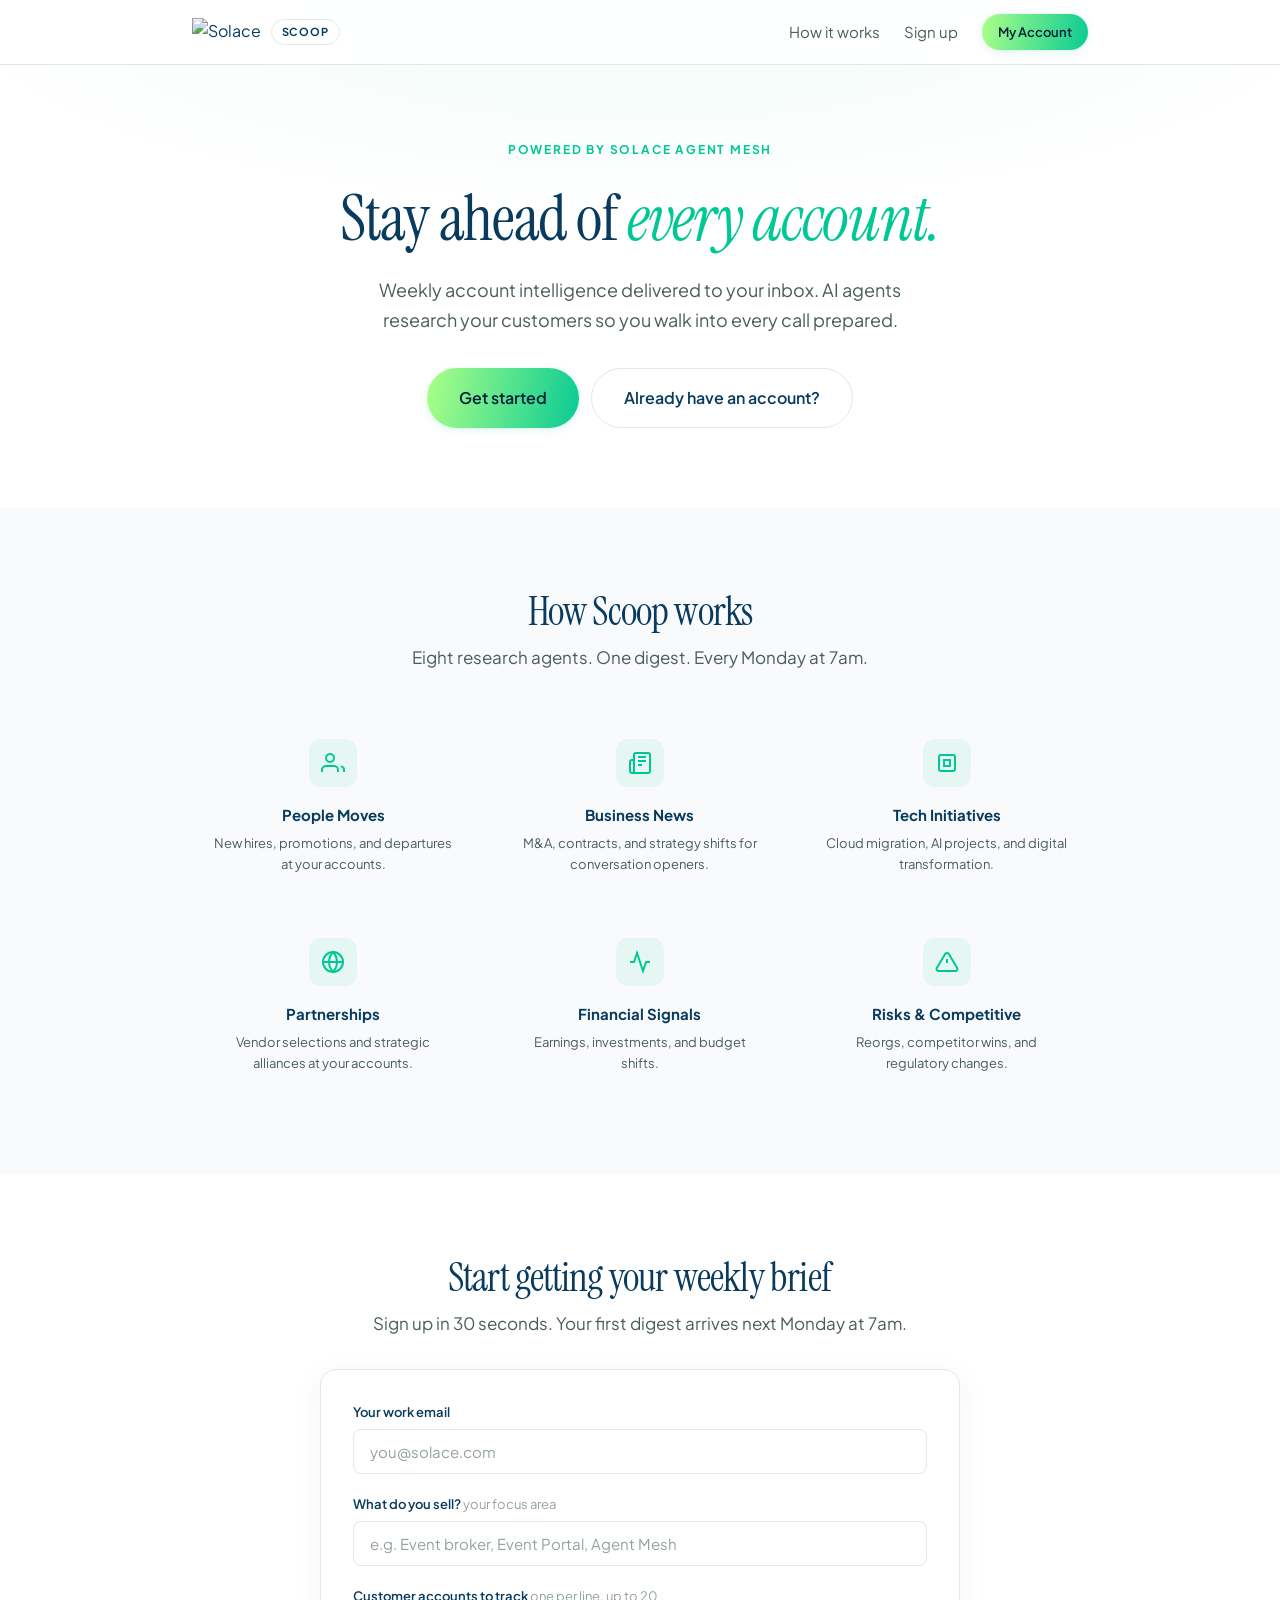
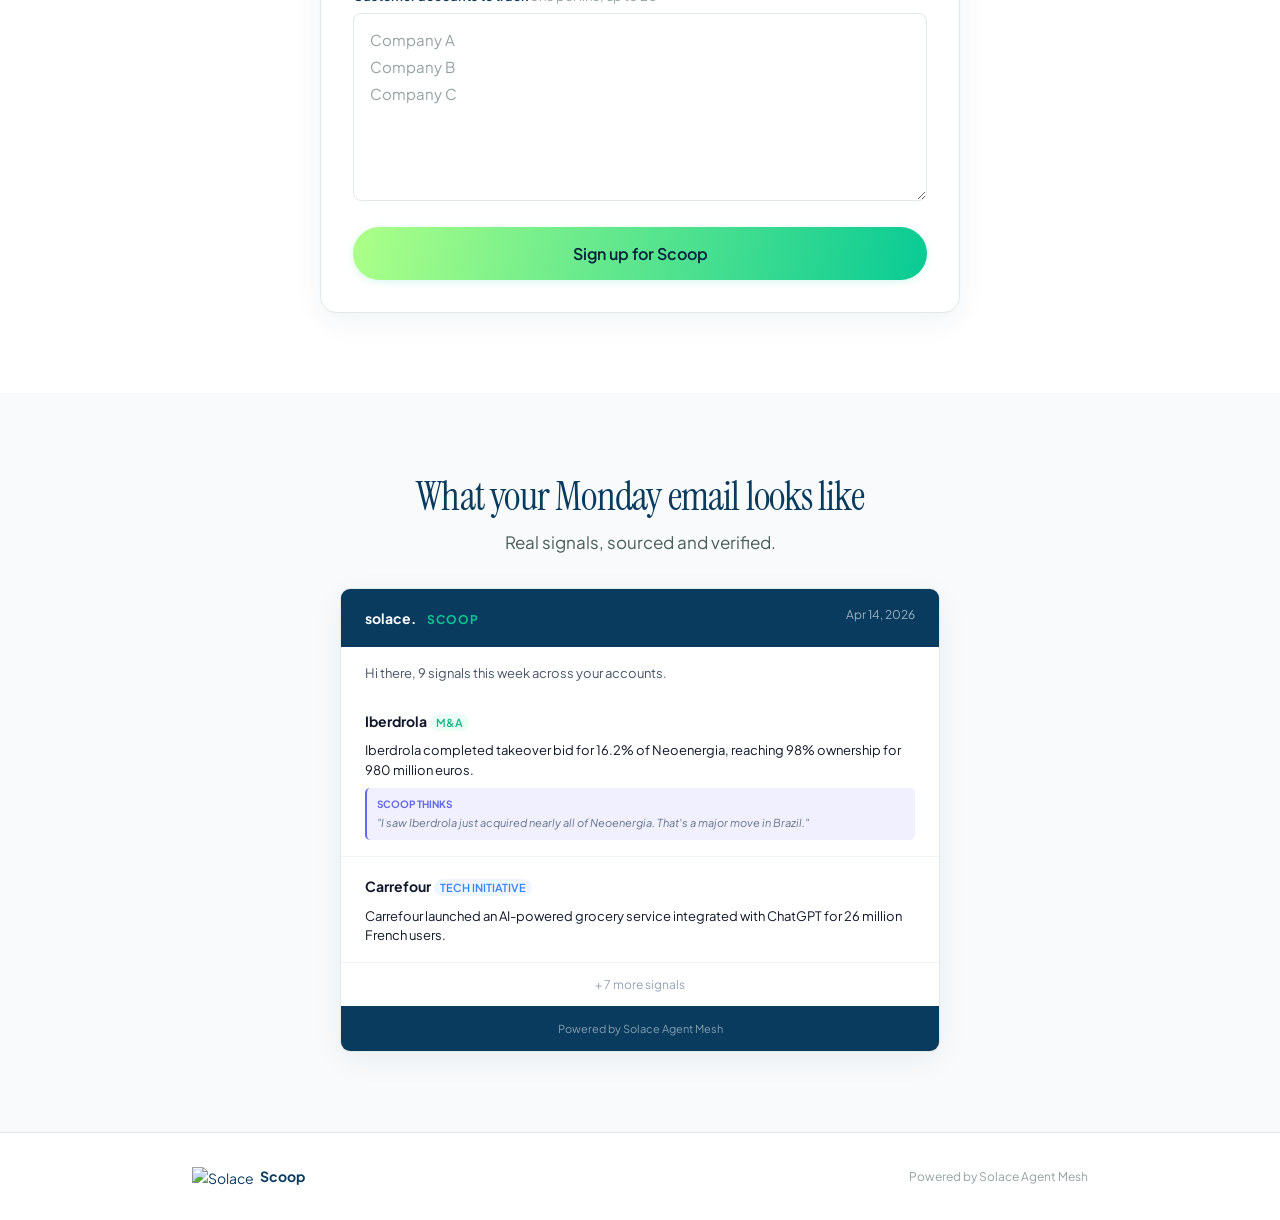
==== commit be552cc4: "Add signup form to landing page, separate from My Account login Landing page now has: - Hero with "G" ====
--- a/docs/index.html
+++ b/docs/index.html
@@ -14,7 +14,6 @@
 </head>
 <body>
 
-  <!-- Nav -->
   <nav class="nav" id="nav">
     <div class="container nav__inner">
       <a href="#" class="nav__logo">
@@ -23,7 +22,7 @@
       </a>
       <div class="nav__links">
         <a href="#how-it-works">How it works</a>
-        <a href="#preview">Preview</a>
+        <a href="#signup">Sign up</a>
         <a href="account.html" class="btn btn--sm">My Account</a>
       </div>
     </div>
@@ -35,8 +34,9 @@
       <div class="hero__label">POWERED BY SOLACE AGENT MESH</div>
       <h1 class="hero__title">Stay ahead of <em>every account.</em></h1>
       <p class="hero__subtitle">Weekly account intelligence delivered to your inbox. AI agents research your customers so you walk into every call prepared.</p>
-      <div style="margin-top:2rem;">
-        <a href="account.html" class="btn btn--lg">Open My Account</a>
+      <div style="margin-top:2rem; display:flex; gap:0.75rem; justify-content:center; flex-wrap:wrap;">
+        <a href="#signup" class="btn btn--lg">Get started</a>
+        <a href="account.html" style="display:inline-flex; align-items:center; gap:0.5rem; font-family:var(--font-body); font-weight:600; font-size:1rem; padding:1rem 2rem; border-radius:100px; border:1.5px solid var(--gray-200); color:var(--navy); text-decoration:none; transition:border-color 0.15s;">Already have an account?</a>
       </div>
     </div>
   </header>
@@ -50,105 +50,112 @@
         <div class="steps__item">
           <div class="steps__icon"><svg width="24" height="24" viewBox="0 0 24 24" fill="none" stroke="currentColor" stroke-width="2"><path d="M17 21v-2a4 4 0 00-4-4H5a4 4 0 00-4 4v2"/><circle cx="9" cy="7" r="4"/><path d="M23 21v-2a4 4 0 00-3-3.87"/></svg></div>
           <h3>People Moves</h3>
-          <p>New hires, promotions, and departures at your accounts. Know who's in charge.</p>
+          <p>New hires, promotions, and departures at your accounts.</p>
         </div>
         <div class="steps__item">
           <div class="steps__icon"><svg width="24" height="24" viewBox="0 0 24 24" fill="none" stroke="currentColor" stroke-width="2"><path d="M4 22h16a2 2 0 002-2V4a2 2 0 00-2-2H8a2 2 0 00-2 2v16a2 2 0 01-2 2zm0 0a2 2 0 01-2-2v-9c0-1.1.9-2 2-2h2"/><line x1="10" y1="6" x2="18" y2="6"/><line x1="10" y1="10" x2="18" y2="10"/><line x1="10" y1="14" x2="14" y2="14"/></svg></div>
           <h3>Business News</h3>
-          <p>M&A, contracts, product launches, and strategy shifts you can reference in conversations.</p>
-        </div>
-        <div class="steps__item">
-          <div class="steps__icon"><svg width="24" height="24" viewBox="0 0 24 24" fill="none" stroke="currentColor" stroke-width="2"><rect x="4" y="4" width="16" height="16" rx="2"/><rect x="9" y="9" width="6" height="6"/><line x1="9" y1="1" x2="9" y2="4"/><line x1="15" y1="1" x2="15" y2="4"/><line x1="9" y1="20" x2="9" y2="23"/><line x1="15" y1="20" x2="15" y2="23"/><line x1="20" y1="9" x2="23" y2="9"/><line x1="20" y1="14" x2="23" y2="14"/><line x1="1" y1="9" x2="4" y2="9"/><line x1="1" y1="14" x2="4" y2="14"/></svg></div>
+          <p>M&A, contracts, and strategy shifts for conversation openers.</p>
+        </div>
+        <div class="steps__item">
+          <div class="steps__icon"><svg width="24" height="24" viewBox="0 0 24 24" fill="none" stroke="currentColor" stroke-width="2"><rect x="4" y="4" width="16" height="16" rx="2"/><rect x="9" y="9" width="6" height="6"/></svg></div>
           <h3>Tech Initiatives</h3>
-          <p>Cloud migration, AI projects, platform modernization, and digital transformation.</p>
+          <p>Cloud migration, AI projects, and digital transformation.</p>
         </div>
         <div class="steps__item">
           <div class="steps__icon"><svg width="24" height="24" viewBox="0 0 24 24" fill="none" stroke="currentColor" stroke-width="2"><circle cx="12" cy="12" r="10"/><line x1="2" y1="12" x2="22" y2="12"/><path d="M12 2a15.3 15.3 0 014 10 15.3 15.3 0 01-4 10 15.3 15.3 0 01-4-10 15.3 15.3 0 014-10z"/></svg></div>
           <h3>Partnerships</h3>
-          <p>New vendor selections, SI engagements, and strategic alliances at your accounts.</p>
+          <p>Vendor selections and strategic alliances at your accounts.</p>
         </div>
         <div class="steps__item">
           <div class="steps__icon"><svg width="24" height="24" viewBox="0 0 24 24" fill="none" stroke="currentColor" stroke-width="2"><polyline points="22 12 18 12 15 21 9 3 6 12 2 12"/></svg></div>
           <h3>Financial Signals</h3>
-          <p>Earnings, investments, and budget shifts that tell you where the money is going.</p>
+          <p>Earnings, investments, and budget shifts.</p>
         </div>
         <div class="steps__item">
           <div class="steps__icon"><svg width="24" height="24" viewBox="0 0 24 24" fill="none" stroke="currentColor" stroke-width="2"><path d="M10.29 3.86L1.82 18a2 2 0 001.71 3h16.94a2 2 0 001.71-3L13.71 3.86a2 2 0 00-3.42 0z"/><line x1="12" y1="9" x2="12" y2="13"/><line x1="12" y1="17" x2="12.01" y2="17"/></svg></div>
           <h3>Risks &amp; Competitive</h3>
-          <p>Layoffs, reorgs, competitor wins, and regulatory changes to watch out for.</p>
+          <p>Reorgs, competitor wins, and regulatory changes.</p>
         </div>
       </div>
     </div>
   </section>
 
+  <!-- Signup Form -->
+  <section class="setup" id="signup">
+    <div class="container">
+      <h2 class="section__title">Start getting your weekly brief</h2>
+      <p class="section__subtitle">Sign up in 30 seconds. Your first digest arrives next Monday at 7am.</p>
+
+      <form id="signup-form" class="setup-form" novalidate>
+        <div class="setup-form__fields">
+          <div class="setup-form__field">
+            <label class="setup-form__label" for="signup-email">Your work email</label>
+            <input class="setup-form__input" type="email" id="signup-email" placeholder="you@solace.com" required autocomplete="email">
+          </div>
+          <div class="setup-form__field">
+            <label class="setup-form__label" for="signup-product">What do you sell? <span class="setup-form__hint">your focus area</span></label>
+            <input class="setup-form__input" type="text" id="signup-product" placeholder="e.g. Event broker, Event Portal, Agent Mesh" required>
+          </div>
+          <div class="setup-form__field setup-form__field--full">
+            <label class="setup-form__label" for="signup-companies">Customer accounts to track <span class="setup-form__hint">one per line, up to 20</span></label>
+            <textarea class="setup-form__textarea" id="signup-companies" rows="6" placeholder="Company A&#10;Company B&#10;Company C" required></textarea>
+          </div>
+        </div>
+        <button type="submit" class="btn btn--lg btn--full" id="btn-signup">
+          <span class="btn__text">Sign up for Scoop</span>
+          <span class="btn__loader" hidden><svg class="spinner" viewBox="0 0 24 24"><circle cx="12" cy="12" r="10" fill="none" stroke="currentColor" stroke-width="2.5" stroke-dasharray="60 30"/></svg> Creating account...</span>
+        </button>
+      </form>
+
+      <div id="signup-success" class="setup-form" style="max-width:640px; text-align:center; display:none;">
+        <div style="font-size:2rem; margin-bottom:1rem;">🎉</div>
+        <h3 style="font-family:var(--font-display); font-size:1.5rem; color:var(--navy); margin-bottom:0.5rem;">You're in!</h3>
+        <p style="color:var(--gray-600); margin-bottom:1.5rem;">Your first digest arrives <strong>Monday at 7am</strong>. We'll cover all the accounts you listed.</p>
+        <a href="account.html" class="btn btn--lg">Go to My Account</a>
+      </div>
+    </div>
+  </section>
+
   <!-- Email Preview -->
-  <section class="setup" id="preview">
+  <section class="steps" id="preview">
     <div class="container">
       <h2 class="section__title">What your Monday email looks like</h2>
-      <p class="section__subtitle">Real signals, sourced and verified. Delivered every Monday at 7am.</p>
+      <p class="section__subtitle">Real signals, sourced and verified.</p>
 
       <div style="max-width:600px; margin:2rem auto 0; background:#fff; border:1px solid #e2e8e6; border-radius:10px; overflow:hidden; box-shadow:0 8px 30px rgba(9,59,95,0.06);">
-        <!-- Email header -->
         <div style="padding:16px 24px; background:#093B5F;">
           <span style="font-size:14px; font-weight:700; color:#fff;">solace.</span>
           <span style="font-size:12px; font-weight:700; color:#00C895; letter-spacing:0.08em; margin-left:8px;">SCOOP</span>
           <span style="font-size:12px; color:rgba(255,255,255,0.6); float:right;">Apr 14, 2026</span>
         </div>
         <div style="padding:16px 24px 8px;">
-          <p style="margin:0; font-size:13px; color:#475569;">Hi Benjamin, 9 signals this week across your accounts.</p>
-        </div>
-
-        <!-- Signal 1 -->
+          <p style="margin:0; font-size:13px; color:#475569;">Hi there, 9 signals this week across your accounts.</p>
+        </div>
         <div style="padding:16px 24px; border-bottom:1px solid #f1f5f9;">
-          <p style="margin:0 0 8px;"><span style="font-weight:700; color:#0f172a; font-size:14px;">Iberdrola</span> <span style="font-size:11px; font-weight:600; padding:2px 6px; border-radius:100px; background:#ecfdf5; color:#10b981; text-transform:uppercase; letter-spacing:0.04em;">M&amp;A</span> <a href="#" style="color:#6366f1; text-decoration:none; font-size:12px;">iberdrola.com</a></p>
-          <p style="margin:0 0 6px; font-size:13px; line-height:1.5; color:#0f172a;">Iberdrola completed takeover bid for 16.2% of Neoenergia on April 9, reaching 98% ownership of its Brazilian subsidiary for approximately 980 million euros.</p>
-          <p style="margin:0; font-size:12px; line-height:1.6; color:#64748b;">Major capital deployment in Brazil signals commitment to consolidating a key renewable energy asset.</p>
-          <div style="margin-top:10px; padding:10px 12px; background:#f0f0ff; border-radius:6px; border-left:3px solid #6366f1;">
-            <p style="margin:0 0 6px; font-size:10px; font-weight:700; color:#6366f1; text-transform:uppercase; letter-spacing:0.08em;">Scoop thinks</p>
-            <p style="margin:0; font-size:12px; color:#64748b;">💬 <em>"I saw Iberdrola just wrapped up acquiring nearly all of Neoenergia. That's a significant move in Brazil."</em></p>
-          </div>
-        </div>
-
-        <!-- Signal 2 -->
+          <p style="margin:0 0 8px;"><span style="font-weight:700; color:#0f172a; font-size:14px;">Iberdrola</span> <span style="font-size:11px; font-weight:600; padding:2px 6px; border-radius:100px; background:#ecfdf5; color:#10b981; text-transform:uppercase;">M&amp;A</span></p>
+          <p style="margin:0 0 6px; font-size:13px; line-height:1.5; color:#0f172a;">Iberdrola completed takeover bid for 16.2% of Neoenergia, reaching 98% ownership for 980 million euros.</p>
+          <div style="margin-top:8px; padding:8px 10px; background:#f0f0ff; border-radius:5px; border-left:2px solid #6366f1;">
+            <p style="margin:0; font-size:10px; color:#6366f1; font-weight:700;">SCOOP THINKS</p>
+            <p style="margin:2px 0 0; font-size:11px; color:#64748b; font-style:italic;">"I saw Iberdrola just acquired nearly all of Neoenergia. That's a major move in Brazil."</p>
+          </div>
+        </div>
         <div style="padding:16px 24px; border-bottom:1px solid #f1f5f9;">
-          <p style="margin:0 0 8px;"><span style="font-weight:700; color:#0f172a; font-size:14px;">Carrefour</span> <span style="font-size:11px; font-weight:600; padding:2px 6px; border-radius:100px; background:#eff6ff; color:#3b82f6; text-transform:uppercase; letter-spacing:0.04em;">Tech Initiative</span> <a href="#" style="color:#6366f1; text-decoration:none; font-size:12px;">retailtechinnovationhub.com</a></p>
-          <p style="margin:0 0 6px; font-size:13px; line-height:1.5; color:#0f172a;">Carrefour introduced an AI-powered grocery shopping service integrated with ChatGPT, targeting France's 26 million users.</p>
-          <p style="margin:0; font-size:12px; line-height:1.6; color:#64748b;">This expands Carrefour's digital storefront into conversational AI, potentially locking in customer loyalty through personalized recommendations.</p>
-          <div style="margin-top:10px; padding:10px 12px; background:#f0f0ff; border-radius:6px; border-left:3px solid #6366f1;">
-            <p style="margin:0 0 6px; font-size:10px; font-weight:700; color:#6366f1; text-transform:uppercase; letter-spacing:0.08em;">Scoop thinks</p>
-            <p style="margin:0; font-size:12px; color:#64748b;">💬 <em>"I saw Carrefour just launched grocery shopping right inside ChatGPT for French users."</em></p>
-          </div>
-        </div>
-
-        <!-- Signal 3 -->
-        <div style="padding:16px 24px; border-bottom:1px solid #f1f5f9;">
-          <p style="margin:0 0 8px;"><span style="font-weight:700; color:#0f172a; font-size:14px;">Schneider Electric</span> <span style="font-size:11px; font-weight:600; padding:2px 6px; border-radius:100px; background:#ecfdf5; color:#10b981; text-transform:uppercase; letter-spacing:0.04em;">Partnership</span> <a href="#" style="color:#6366f1; text-decoration:none; font-size:12px;">se.com</a></p>
-          <p style="margin:0 0 6px; font-size:13px; line-height:1.5; color:#0f172a;">Schneider Electric and Switch expanded their partnership with a $1.9 billion supply capacity agreement for AI data center infrastructure.</p>
-          <p style="margin:0; font-size:12px; line-height:1.6; color:#64748b;">Signals deepening commitment to AI infrastructure, opening doors for suppliers supporting hyperscale data center growth.</p>
-        </div>
-
-        <!-- More signals indicator -->
-        <div style="padding:12px 24px; text-align:center; color:#94a3b8; font-size:12px;">
-          + 6 more signals in your full digest
-        </div>
-
-        <!-- Email footer -->
+          <p style="margin:0 0 8px;"><span style="font-weight:700; color:#0f172a; font-size:14px;">Carrefour</span> <span style="font-size:11px; font-weight:600; padding:2px 6px; border-radius:100px; background:#eff6ff; color:#3b82f6; text-transform:uppercase;">Tech Initiative</span></p>
+          <p style="margin:0; font-size:13px; line-height:1.5; color:#0f172a;">Carrefour launched an AI-powered grocery service integrated with ChatGPT for 26 million French users.</p>
+        </div>
+        <div style="padding:12px 24px; text-align:center; color:#94a3b8; font-size:12px;">+ 7 more signals</div>
         <div style="padding:14px 24px; background:#093B5F; text-align:center;">
-          <p style="margin:0; font-size:11px; color:rgba(255,255,255,0.5);">Tracking 20 accounts · Powered by Solace Agent Mesh</p>
-        </div>
-      </div>
-
-      <div style="text-align:center; margin-top:2rem;">
-        <a href="account.html" class="btn btn--lg">Manage My Account</a>
+          <p style="margin:0; font-size:11px; color:rgba(255,255,255,0.5);">Powered by Solace Agent Mesh</p>
+        </div>
       </div>
     </div>
   </section>
 
-  <!-- Footer -->
   <footer class="footer">
     <div class="container footer__inner">
       <div class="footer__brand">
-        <img src="https://solace.com/wp-content/uploads/2025/07/solace-logo.svg" alt="Solace" style="height: 20px; display: inline-block; vertical-align: middle; margin-right: 6px;">
+        <img src="https://solace.com/wp-content/uploads/2025/07/solace-logo.svg" alt="Solace" style="height:20px; display:inline-block; vertical-align:middle; margin-right:6px;">
         <strong>Scoop</strong>
       </div>
       <p class="footer__copy">Powered by Solace Agent Mesh</p>
@@ -156,5 +163,74 @@
   </footer>
 
   <script src="js/config.js"></script>
+  <script>
+  (function() {
+    var SUPABASE_URL = window.SCOOP_SUPABASE_URL || '';
+    var SUPABASE_KEY = window.SCOOP_SUPABASE_KEY || '';
+
+    document.getElementById('signup-form').addEventListener('submit', function(e) {
+      e.preventDefault();
+      var email = document.getElementById('signup-email').value.trim().toLowerCase();
+      var product = document.getElementById('signup-product').value.trim();
+      var companies = document.getElementById('signup-companies').value.trim().split('\n').map(function(s){return s.trim();}).filter(Boolean);
+
+      if (!email || !product || !companies.length) return;
+
+      var btn = document.getElementById('btn-signup');
+      btn.querySelector('.btn__text').hidden = true;
+      btn.querySelector('.btn__loader').hidden = false;
+      btn.disabled = true;
+
+      // Try Supabase RPC first, fallback to direct REST
+      var headers = { 'apikey': SUPABASE_KEY, 'Authorization': 'Bearer ' + SUPABASE_KEY, 'Content-Type': 'application/json' };
+
+      fetch(SUPABASE_URL + '/rest/v1/rpc/signup', {
+        method: 'POST', headers: headers,
+        body: JSON.stringify({ p_email: email, p_product: product, p_companies: companies })
+      })
+      .then(function(r) { return r.json(); })
+      .then(function(d) {
+        if (d && d.error) throw new Error(d.error);
+        document.getElementById('signup-form').style.display = 'none';
+        document.getElementById('signup-success').style.display = 'block';
+      })
+      .catch(function() {
+        // Fallback: direct insert
+        var h2 = Object.assign({}, headers, { Prefer: 'return=representation,resolution=merge-duplicates' });
+        fetch(SUPABASE_URL + '/rest/v1/users?on_conflict=email', { method: 'POST', headers: h2, body: JSON.stringify({ email: email, product: product }) })
+        .then(function(r) { return r.json(); })
+        .then(function(rows) {
+          if (!rows || !rows.length) throw new Error('Failed');
+          var uid = rows[0].id;
+          var body = companies.slice(0, 20).map(function(n) { return { user_id: uid, name: n }; });
+          return fetch(SUPABASE_URL + '/rest/v1/companies', { method: 'POST', headers: headers, body: JSON.stringify(body) });
+        })
+        .then(function() {
+          document.getElementById('signup-form').style.display = 'none';
+          document.getElementById('signup-success').style.display = 'block';
+        })
+        .catch(function(err) {
+          btn.querySelector('.btn__text').hidden = false;
+          btn.querySelector('.btn__loader').hidden = true;
+          btn.disabled = false;
+          alert('Signup failed: ' + err.message);
+        });
+      });
+    });
+
+    // Nav scroll
+    window.addEventListener('scroll', function() {
+      document.getElementById('nav').classList.toggle('nav--scrolled', window.scrollY > 10);
+    }, { passive: true });
+
+    // Smooth scroll
+    document.querySelectorAll('a[href^="#"]').forEach(function(a) {
+      a.addEventListener('click', function(e) {
+        var t = document.querySelector(this.getAttribute('href'));
+        if (t) { e.preventDefault(); t.scrollIntoView({ behavior: 'smooth', block: 'start' }); }
+      });
+    });
+  })();
+  </script>
 </body>
 </html>
--- a/docs/css/style.css
+++ b/docs/css/style.css
@@ -263,77 +263,6 @@
   .company-block:last-child { page-break-after: auto; }
 }
 
-/* ── Account Page ───────────────────── */
-
-.account-section { padding: 120px 0 3rem; }
-.account-section[hidden] { display: none; }
-
-.account-header {
-  display: flex; align-items: flex-start; justify-content: space-between;
-  margin-bottom: 2rem; gap: 1rem;
-}
-.account-header .section__title { margin-bottom: 0.25rem; }
-
-.account-signout {
-  background: transparent; border: 1.5px solid var(--gray-200); color: var(--gray-600);
-  box-shadow: none; flex-shrink: 0;
-}
-.account-signout:hover:not(:disabled) { border-color: var(--red); color: var(--red); box-shadow: none; }
-
-.account-stats { display: flex; gap: 1rem; margin-bottom: 2rem; flex-wrap: wrap; }
-.account-stat {
-  font-size: 0.8125rem; font-weight: 600; color: var(--gray-600);
-  padding: 0.375rem 0.75rem; background: var(--gray-50); border-radius: 100px;
-  border: 1px solid var(--gray-200);
-}
-
-.account-message {
-  display: flex; align-items: center; gap: 0.75rem;
-  margin-top: 1.5rem; padding: 1rem 1.25rem;
-  background: var(--green-tint); border: 1px solid rgba(0, 200, 149, 0.2);
-  border-radius: 10px; animation: fadeInUp 0.3s var(--ease-out-expo);
-}
-.account-message[hidden] { display: none; }
-.account-message--error { background: #fef2f2; border-color: #fecaca; }
-.account-message--error p { color: var(--red); }
-.account-message__icon { color: var(--green); flex-shrink: 0; }
-.account-message p { font-size: 0.875rem; color: var(--gray-800); margin: 0; }
-
-/* Digest cards */
-.digest-card {
-  margin-top: 1.5rem; background: var(--white);
-  border: 1px solid var(--gray-200); border-radius: 12px;
-  overflow: hidden; animation: fadeInUp 0.4s var(--ease-out-expo);
-}
-.digest-card__header {
-  display: flex; align-items: center; justify-content: space-between;
-  padding: 0.75rem 1.25rem; background: var(--gray-50); border-bottom: 1px solid var(--gray-200);
-}
-.digest-card__date { font-size: 0.8125rem; font-weight: 700; color: var(--navy); }
-.digest-card__count { font-size: 0.75rem; color: var(--gray-400); }
-
-.digest-card__signal {
-  padding: 1rem 1.25rem; border-bottom: 1px solid var(--gray-100);
-}
-.digest-card__signal:last-child { border-bottom: none; }
-.digest-card__signal-header { margin: 0 0 0.375rem; font-size: 0.875rem; }
-.digest-card__signal-header strong { color: var(--navy); }
-.digest-card__tag {
-  font-size: 0.625rem; font-weight: 600; padding: 2px 6px;
-  border-radius: 100px; background: var(--green-tint); color: var(--green);
-  text-transform: uppercase; letter-spacing: 0.04em; vertical-align: middle;
-  margin-left: 4px;
-}
-.digest-card__headline { margin: 0 0 0.25rem; font-size: 0.8125rem; color: var(--navy); line-height: 1.5; }
-.digest-card__why { margin: 0 0 0.25rem; font-size: 0.75rem; color: var(--gray-600); line-height: 1.5; }
-.digest-card__opener { margin: 0; font-size: 0.75rem; color: var(--gray-400); }
-
-@media (max-width: 768px) {
-  .account-header { flex-direction: column; }
-  .account-stats { gap: 0.5rem; }
-  .digest-card__signal { padding: 0.75rem 1rem; }
-}
-
 /* ── Footer ──────────────────────────── */
 
 .footer { padding: 2rem 0; border-top: 1px solid var(--gray-200); }
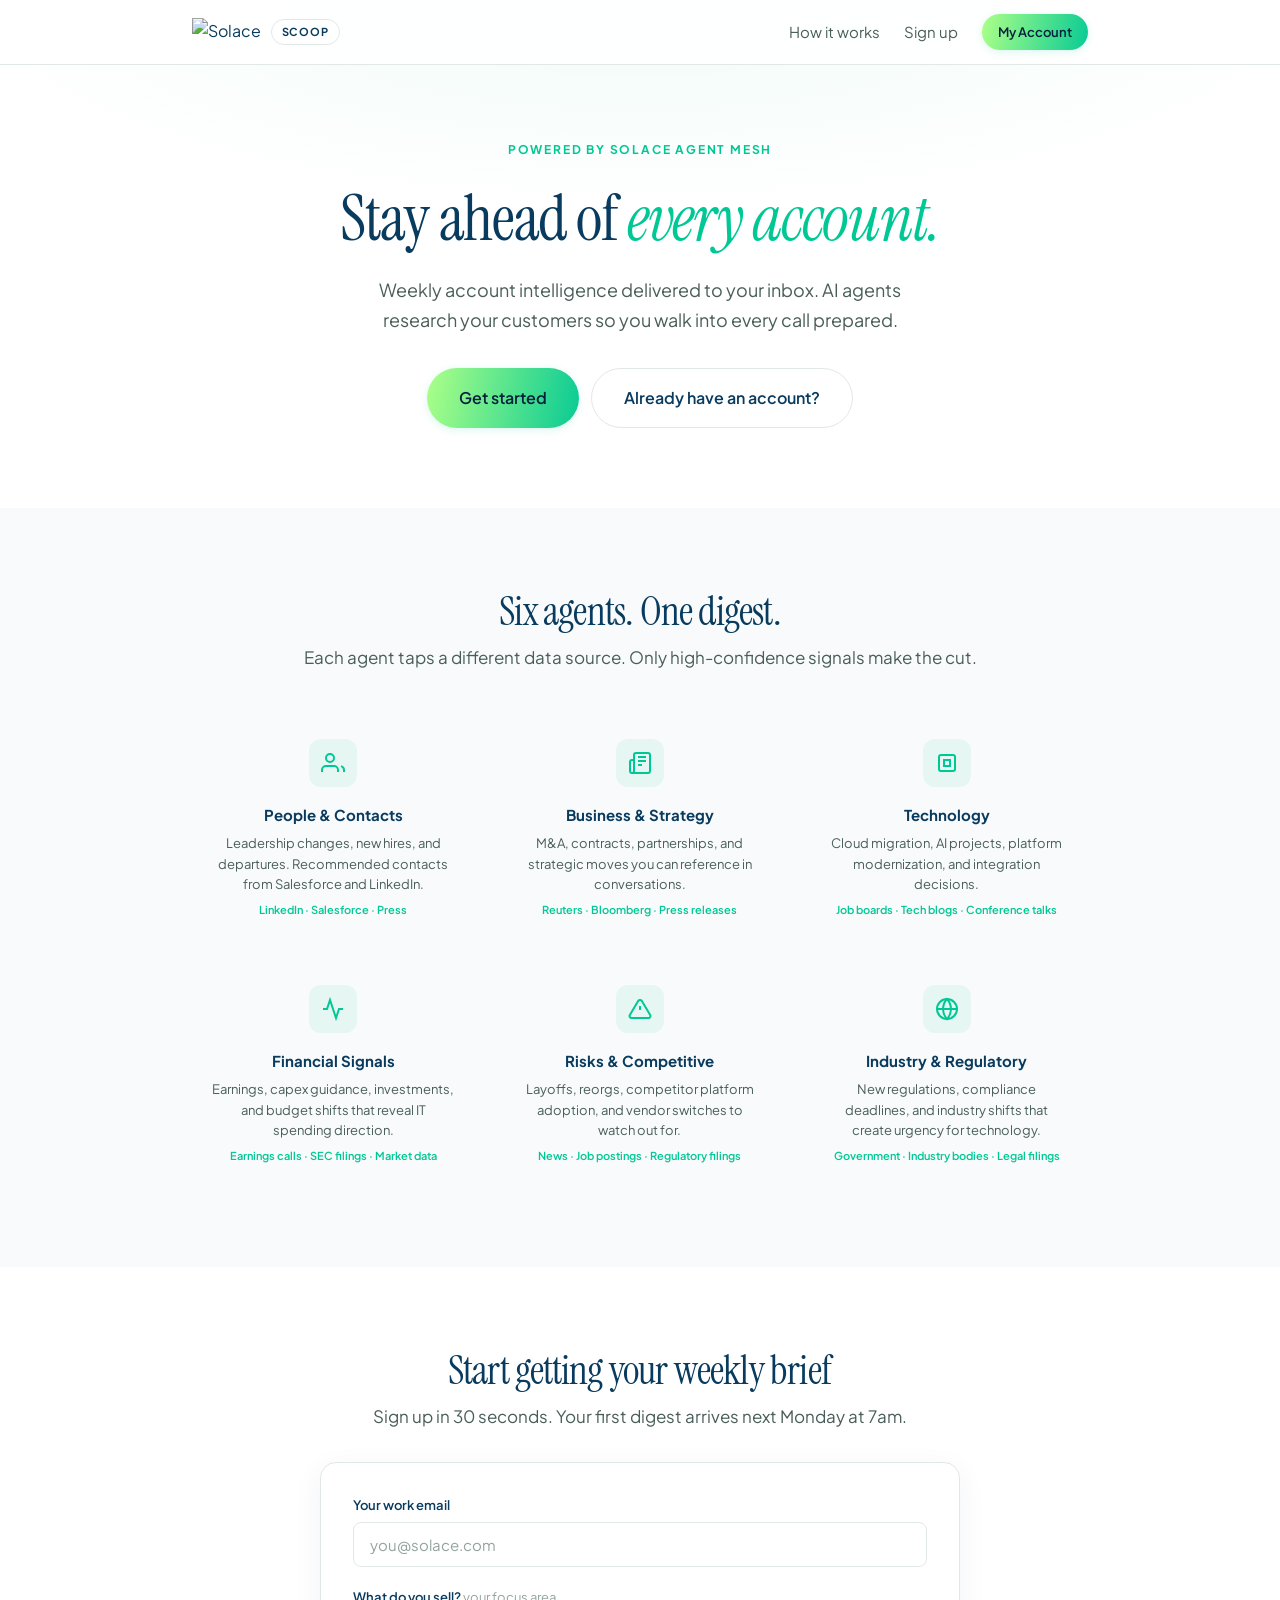
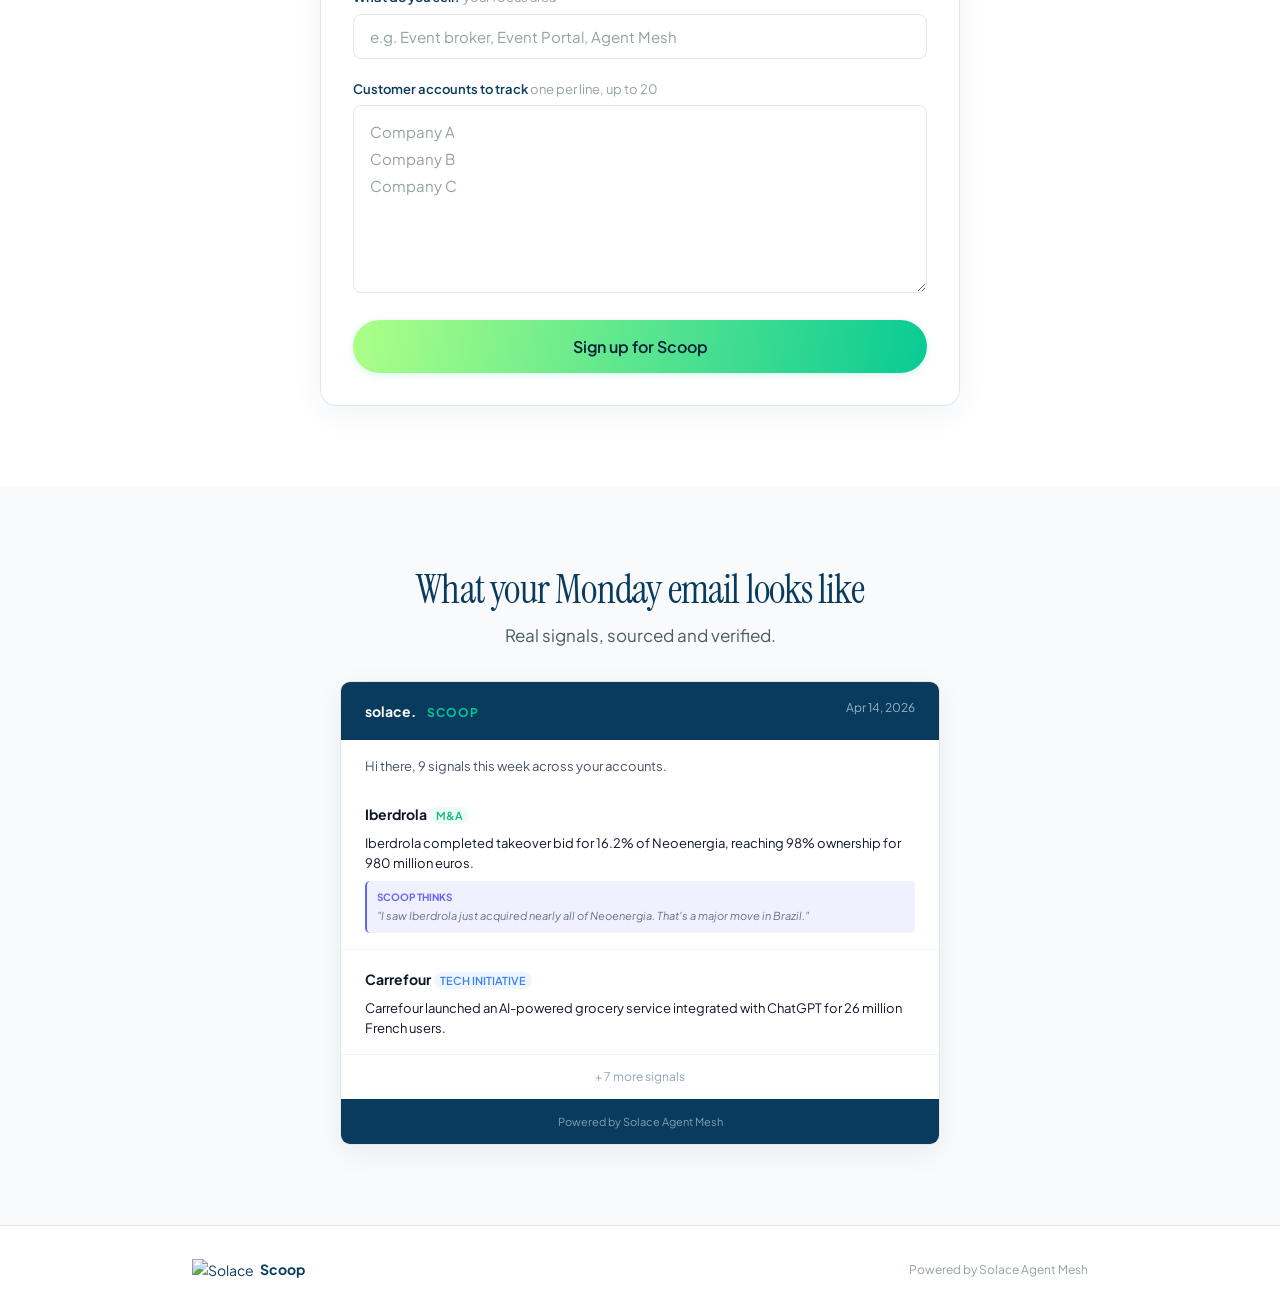
==== commit 14c6b300: "Update landing page: 6 agents with data sources - "Six agents. One digest." instead of "Eight resear" ====
--- a/docs/index.html
+++ b/docs/index.html
@@ -44,38 +44,44 @@
   <!-- How It Works -->
   <section class="steps" id="how-it-works">
     <div class="container">
-      <h2 class="section__title">How Scoop works</h2>
-      <p class="section__subtitle">Eight research agents. One digest. Every Monday at 7am.</p>
+      <h2 class="section__title">Six agents. One digest.</h2>
+      <p class="section__subtitle">Each agent taps a different data source. Only high-confidence signals make the cut.</p>
       <div class="steps__grid">
         <div class="steps__item">
           <div class="steps__icon"><svg width="24" height="24" viewBox="0 0 24 24" fill="none" stroke="currentColor" stroke-width="2"><path d="M17 21v-2a4 4 0 00-4-4H5a4 4 0 00-4 4v2"/><circle cx="9" cy="7" r="4"/><path d="M23 21v-2a4 4 0 00-3-3.87"/></svg></div>
-          <h3>People Moves</h3>
-          <p>New hires, promotions, and departures at your accounts.</p>
+          <h3>People &amp; Contacts</h3>
+          <p>Leadership changes, new hires, and departures. Recommended contacts from Salesforce and LinkedIn.</p>
+          <span style="font-size:0.6875rem; color:var(--green); font-weight:600;">LinkedIn &middot; Salesforce &middot; Press</span>
         </div>
         <div class="steps__item">
           <div class="steps__icon"><svg width="24" height="24" viewBox="0 0 24 24" fill="none" stroke="currentColor" stroke-width="2"><path d="M4 22h16a2 2 0 002-2V4a2 2 0 00-2-2H8a2 2 0 00-2 2v16a2 2 0 01-2 2zm0 0a2 2 0 01-2-2v-9c0-1.1.9-2 2-2h2"/><line x1="10" y1="6" x2="18" y2="6"/><line x1="10" y1="10" x2="18" y2="10"/><line x1="10" y1="14" x2="14" y2="14"/></svg></div>
-          <h3>Business News</h3>
-          <p>M&A, contracts, and strategy shifts for conversation openers.</p>
+          <h3>Business &amp; Strategy</h3>
+          <p>M&A, contracts, partnerships, and strategic moves you can reference in conversations.</p>
+          <span style="font-size:0.6875rem; color:var(--green); font-weight:600;">Reuters &middot; Bloomberg &middot; Press releases</span>
         </div>
         <div class="steps__item">
           <div class="steps__icon"><svg width="24" height="24" viewBox="0 0 24 24" fill="none" stroke="currentColor" stroke-width="2"><rect x="4" y="4" width="16" height="16" rx="2"/><rect x="9" y="9" width="6" height="6"/></svg></div>
-          <h3>Tech Initiatives</h3>
-          <p>Cloud migration, AI projects, and digital transformation.</p>
-        </div>
-        <div class="steps__item">
-          <div class="steps__icon"><svg width="24" height="24" viewBox="0 0 24 24" fill="none" stroke="currentColor" stroke-width="2"><circle cx="12" cy="12" r="10"/><line x1="2" y1="12" x2="22" y2="12"/><path d="M12 2a15.3 15.3 0 014 10 15.3 15.3 0 01-4 10 15.3 15.3 0 01-4-10 15.3 15.3 0 014-10z"/></svg></div>
-          <h3>Partnerships</h3>
-          <p>Vendor selections and strategic alliances at your accounts.</p>
+          <h3>Technology</h3>
+          <p>Cloud migration, AI projects, platform modernization, and integration decisions.</p>
+          <span style="font-size:0.6875rem; color:var(--green); font-weight:600;">Job boards &middot; Tech blogs &middot; Conference talks</span>
         </div>
         <div class="steps__item">
           <div class="steps__icon"><svg width="24" height="24" viewBox="0 0 24 24" fill="none" stroke="currentColor" stroke-width="2"><polyline points="22 12 18 12 15 21 9 3 6 12 2 12"/></svg></div>
           <h3>Financial Signals</h3>
-          <p>Earnings, investments, and budget shifts.</p>
+          <p>Earnings, capex guidance, investments, and budget shifts that reveal IT spending direction.</p>
+          <span style="font-size:0.6875rem; color:var(--green); font-weight:600;">Earnings calls &middot; SEC filings &middot; Market data</span>
         </div>
         <div class="steps__item">
           <div class="steps__icon"><svg width="24" height="24" viewBox="0 0 24 24" fill="none" stroke="currentColor" stroke-width="2"><path d="M10.29 3.86L1.82 18a2 2 0 001.71 3h16.94a2 2 0 001.71-3L13.71 3.86a2 2 0 00-3.42 0z"/><line x1="12" y1="9" x2="12" y2="13"/><line x1="12" y1="17" x2="12.01" y2="17"/></svg></div>
           <h3>Risks &amp; Competitive</h3>
-          <p>Reorgs, competitor wins, and regulatory changes.</p>
+          <p>Layoffs, reorgs, competitor platform adoption, and vendor switches to watch out for.</p>
+          <span style="font-size:0.6875rem; color:var(--green); font-weight:600;">News &middot; Job postings &middot; Regulatory filings</span>
+        </div>
+        <div class="steps__item">
+          <div class="steps__icon"><svg width="24" height="24" viewBox="0 0 24 24" fill="none" stroke="currentColor" stroke-width="2"><circle cx="12" cy="12" r="10"/><line x1="2" y1="12" x2="22" y2="12"/><path d="M12 2a15.3 15.3 0 014 10 15.3 15.3 0 01-4 10 15.3 15.3 0 01-4-10 15.3 15.3 0 014-10z"/></svg></div>
+          <h3>Industry &amp; Regulatory</h3>
+          <p>New regulations, compliance deadlines, and industry shifts that create urgency for technology.</p>
+          <span style="font-size:0.6875rem; color:var(--green); font-weight:600;">Government &middot; Industry bodies &middot; Legal filings</span>
         </div>
       </div>
     </div>
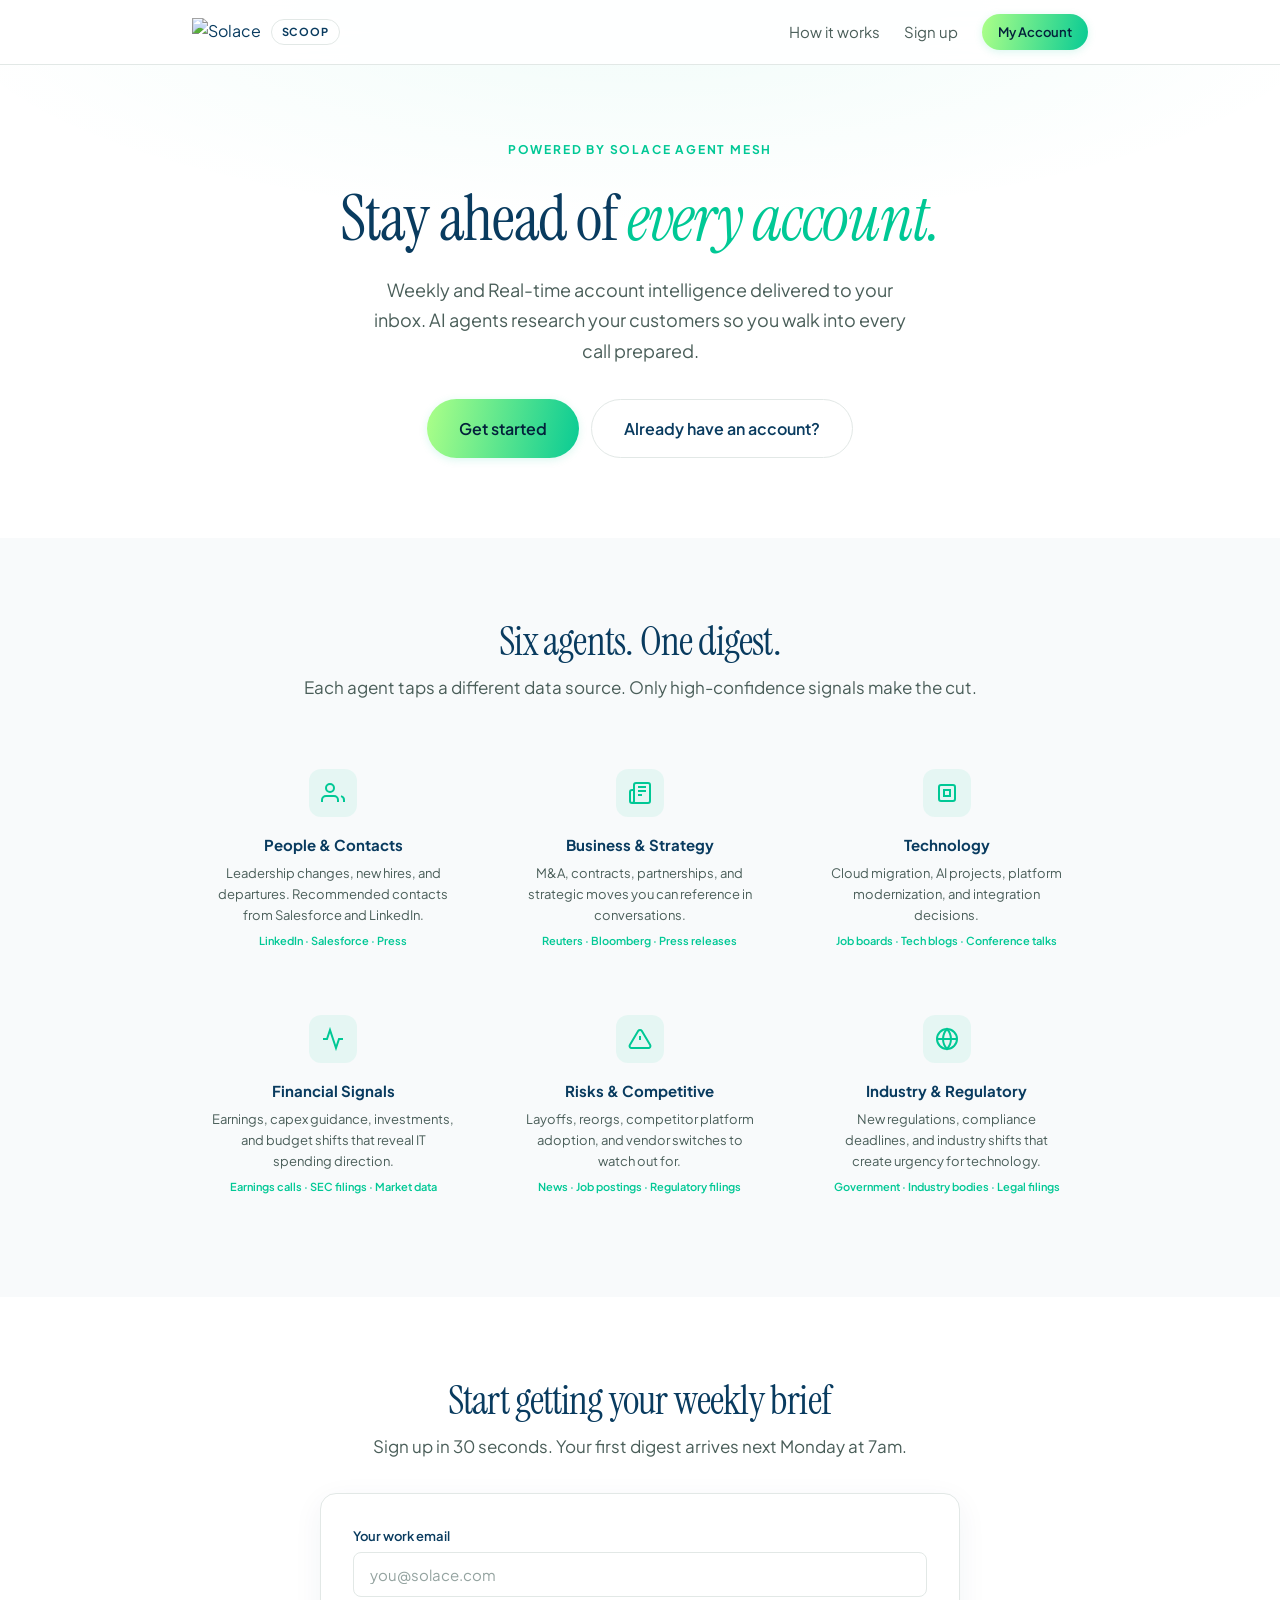
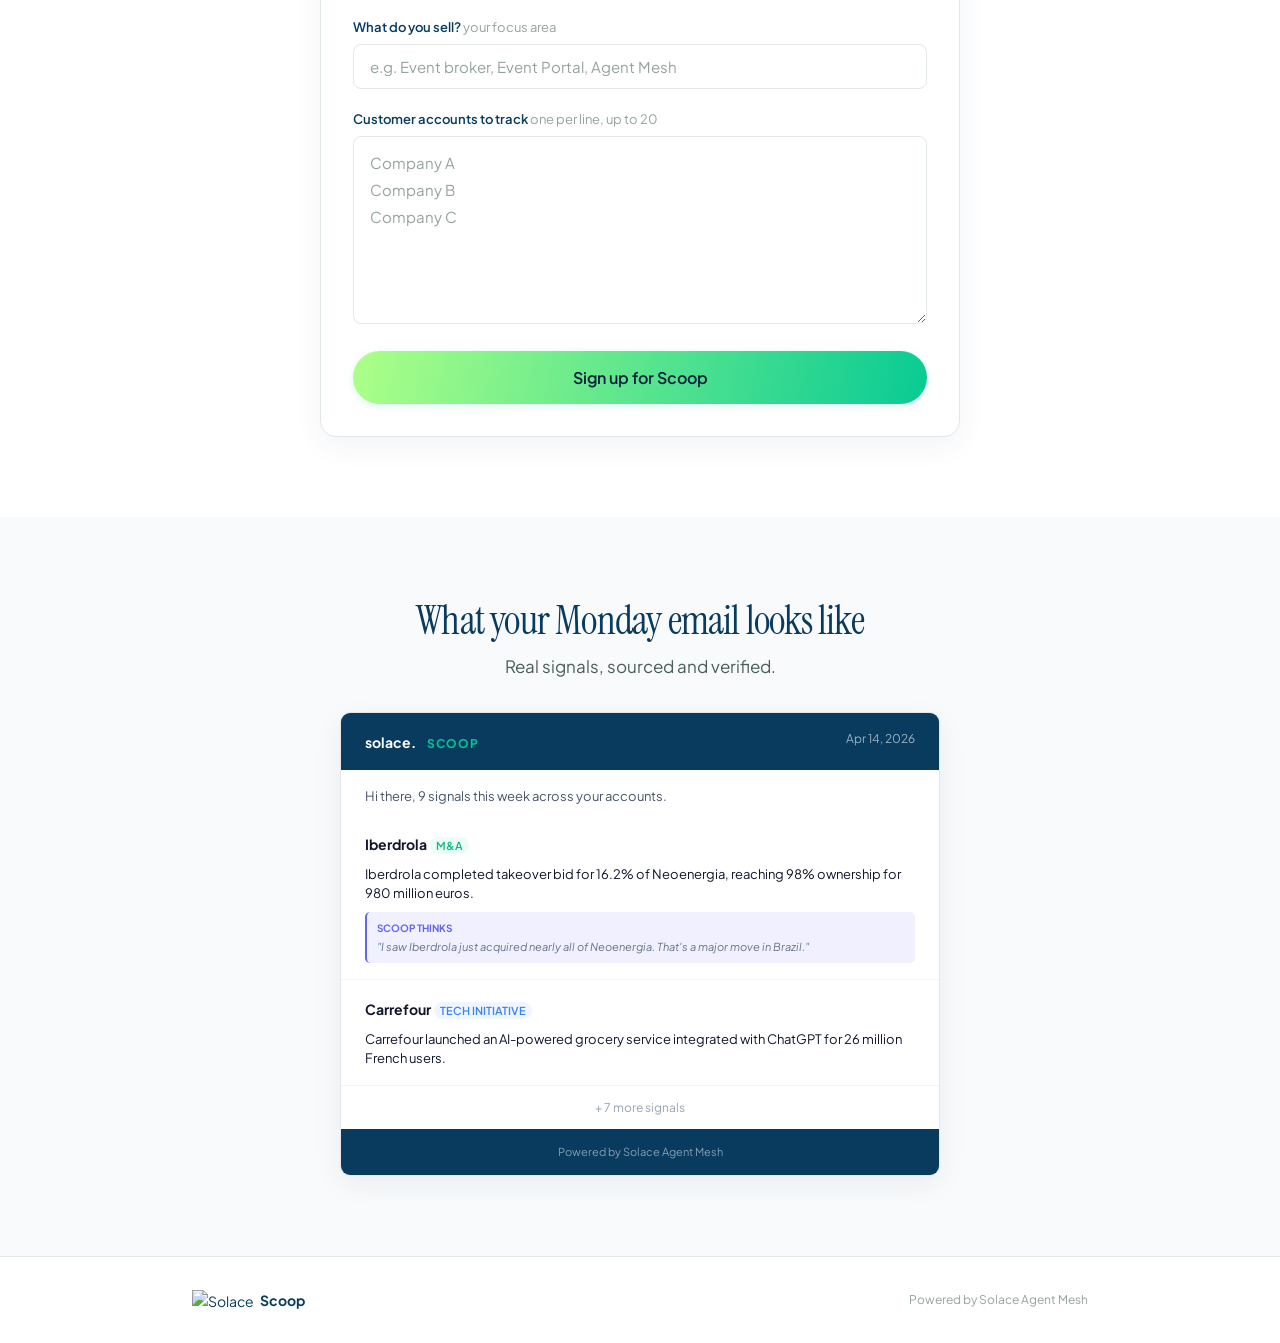
==== commit 8763d796: "Update hero subtitle for clarity and detail" ====
--- a/docs/index.html
+++ b/docs/index.html
@@ -33,7 +33,7 @@
     <div class="container">
       <div class="hero__label">POWERED BY SOLACE AGENT MESH</div>
       <h1 class="hero__title">Stay ahead of <em>every account.</em></h1>
-      <p class="hero__subtitle">Weekly account intelligence delivered to your inbox. AI agents research your customers so you walk into every call prepared.</p>
+      <p class="hero__subtitle">Weekly and Real-time account intelligence delivered to your inbox. AI agents research your customers so you walk into every call prepared.</p>
       <div style="margin-top:2rem; display:flex; gap:0.75rem; justify-content:center; flex-wrap:wrap;">
         <a href="#signup" class="btn btn--lg">Get started</a>
         <a href="account.html" style="display:inline-flex; align-items:center; gap:0.5rem; font-family:var(--font-body); font-weight:600; font-size:1rem; padding:1rem 2rem; border-radius:100px; border:1.5px solid var(--gray-200); color:var(--navy); text-decoration:none; transition:border-color 0.15s;">Already have an account?</a>
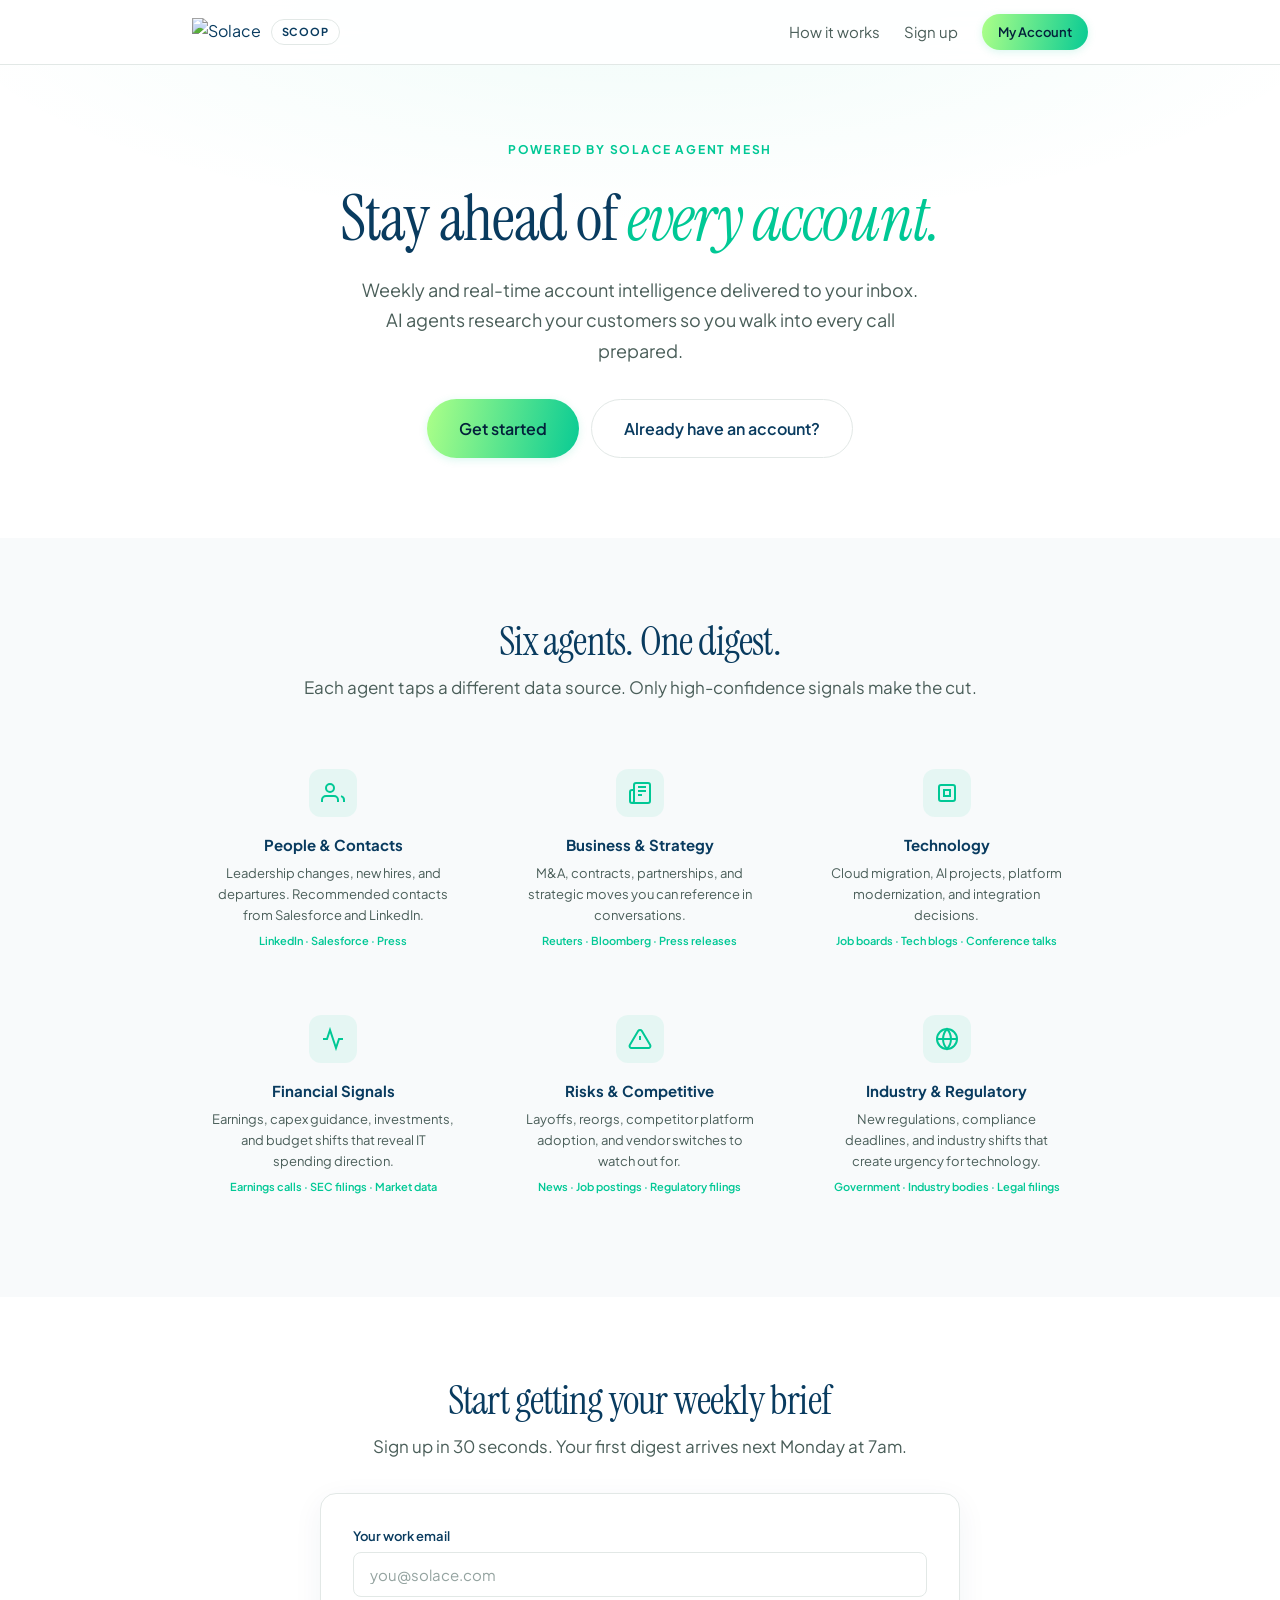
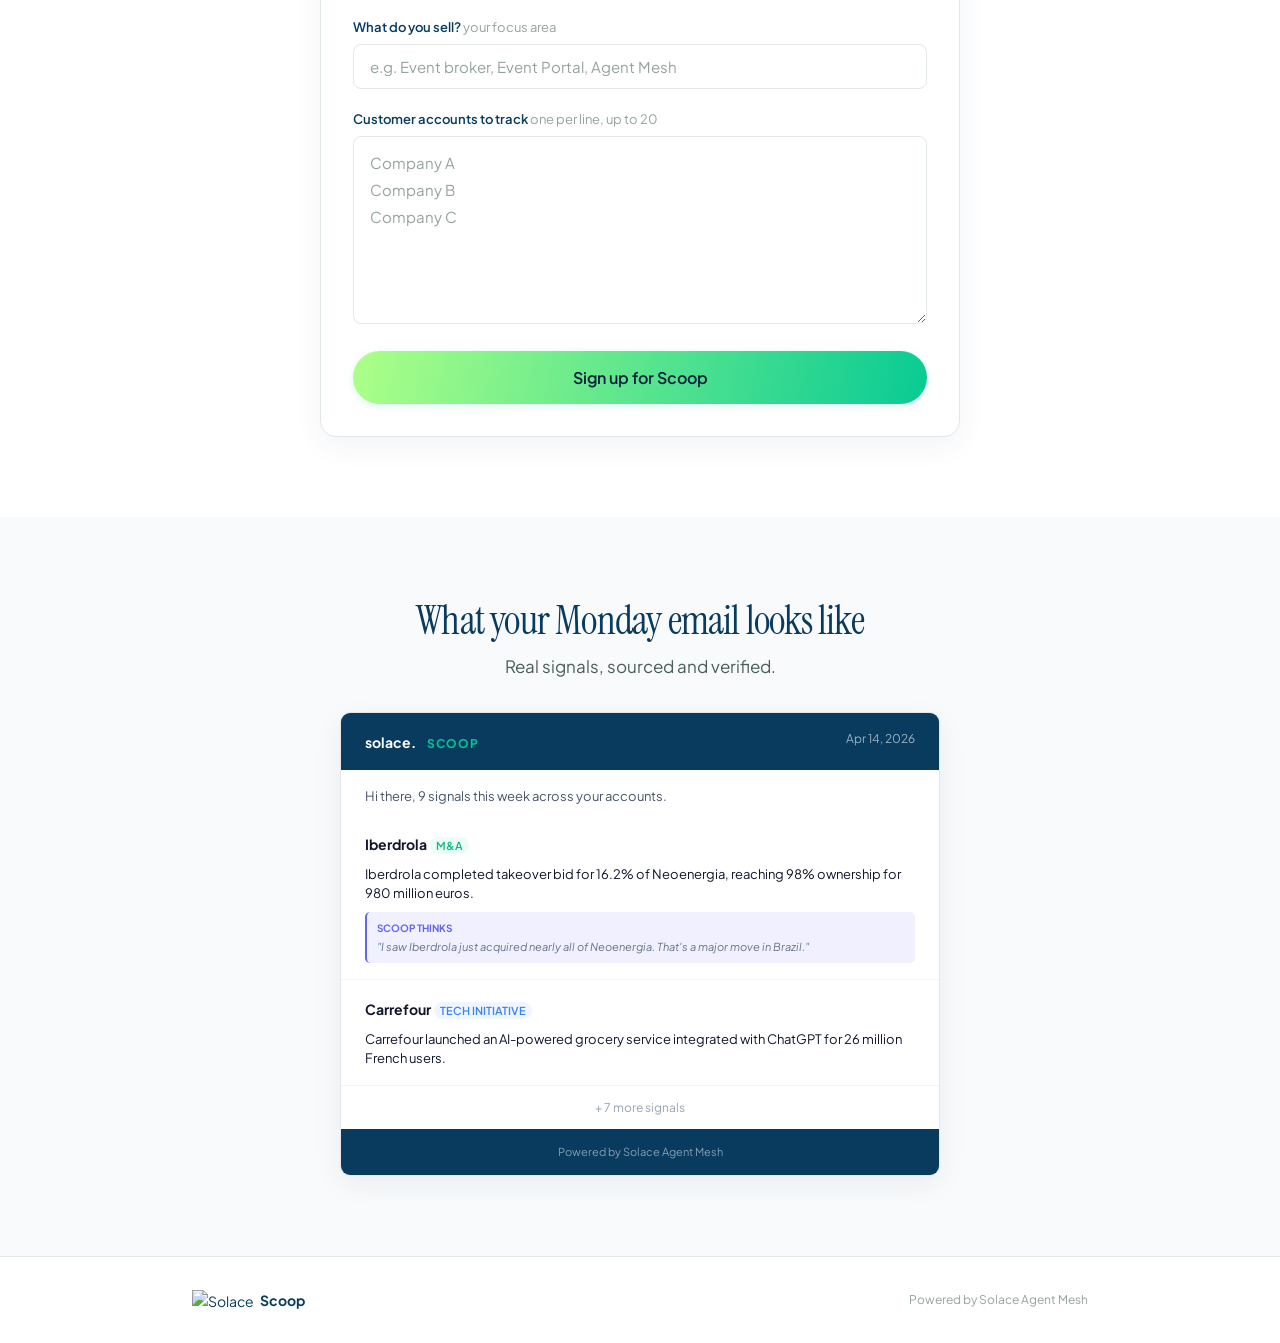
==== commit c15447d4: "Correct capitalization in hero subtitle text" ====
--- a/docs/index.html
+++ b/docs/index.html
@@ -33,7 +33,7 @@
     <div class="container">
       <div class="hero__label">POWERED BY SOLACE AGENT MESH</div>
       <h1 class="hero__title">Stay ahead of <em>every account.</em></h1>
-      <p class="hero__subtitle">Weekly and Real-time account intelligence delivered to your inbox. AI agents research your customers so you walk into every call prepared.</p>
+      <p class="hero__subtitle">Weekly and real-time account intelligence delivered to your inbox. AI agents research your customers so you walk into every call prepared.</p>
       <div style="margin-top:2rem; display:flex; gap:0.75rem; justify-content:center; flex-wrap:wrap;">
         <a href="#signup" class="btn btn--lg">Get started</a>
         <a href="account.html" style="display:inline-flex; align-items:center; gap:0.5rem; font-family:var(--font-body); font-weight:600; font-size:1rem; padding:1rem 2rem; border-radius:100px; border:1.5px solid var(--gray-200); color:var(--navy); text-decoration:none; transition:border-color 0.15s;">Already have an account?</a>
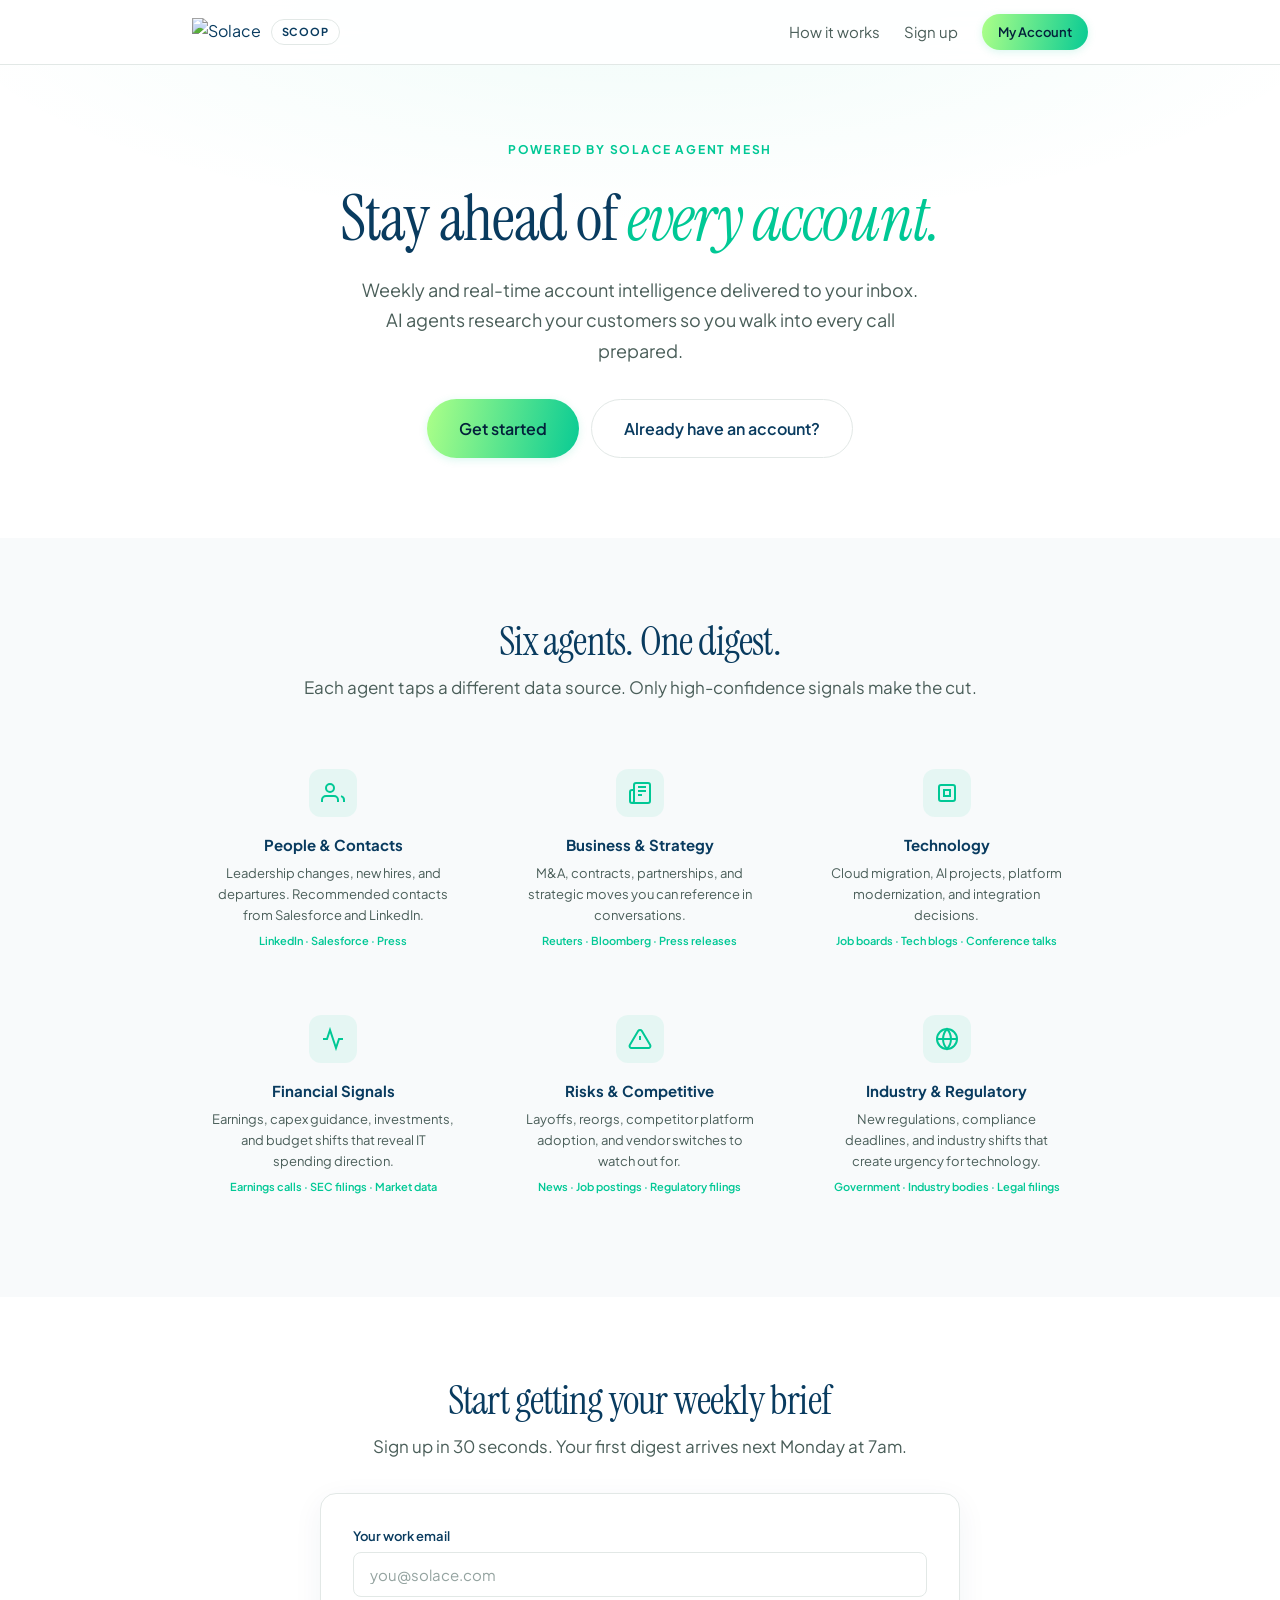
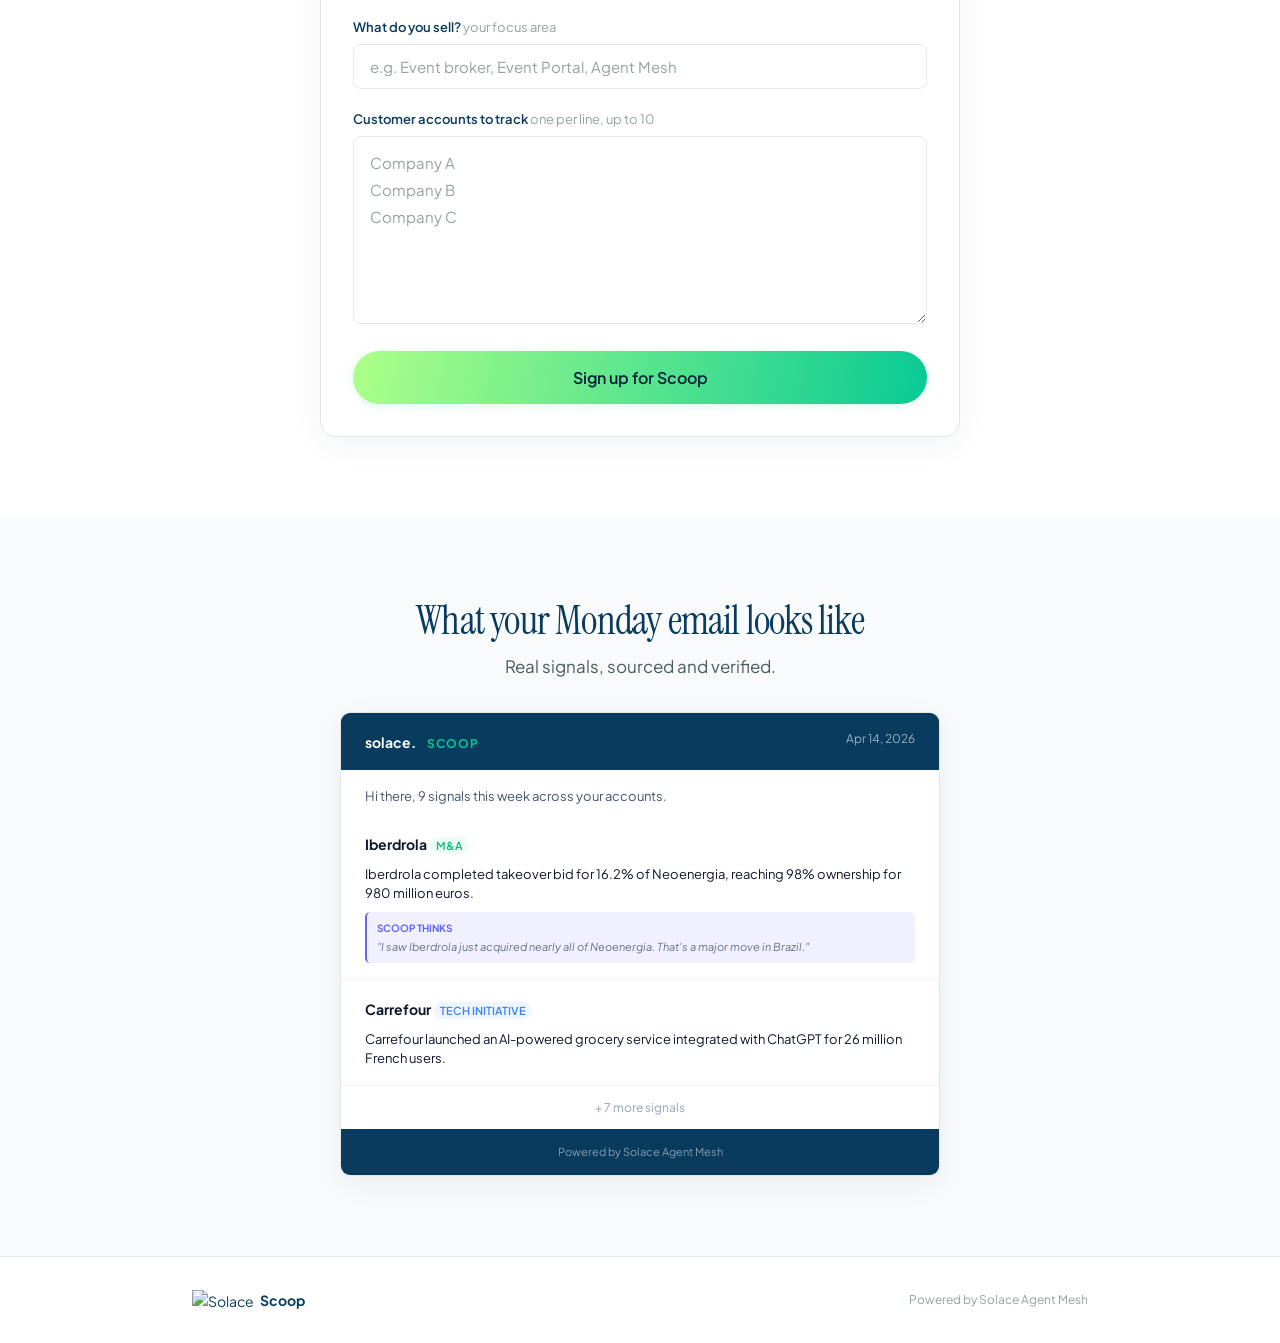
==== commit 4cc73241: "Match signup form to the account limit" ====
--- a/docs/index.html
+++ b/docs/index.html
@@ -104,7 +104,7 @@
             <input class="setup-form__input" type="text" id="signup-product" placeholder="e.g. Event broker, Event Portal, Agent Mesh" required>
           </div>
           <div class="setup-form__field setup-form__field--full">
-            <label class="setup-form__label" for="signup-companies">Customer accounts to track <span class="setup-form__hint">one per line, up to 20</span></label>
+          <label class="setup-form__label" for="signup-companies">Customer accounts to track <span class="setup-form__hint">one per line, up to 10</span></label>
             <textarea class="setup-form__textarea" id="signup-companies" rows="6" placeholder="Company A&#10;Company B&#10;Company C" required></textarea>
           </div>
         </div>
@@ -171,8 +171,7 @@
   <script src="js/config.js"></script>
   <script>
   (function() {
-    var SUPABASE_URL = window.SCOOP_SUPABASE_URL || '';
-    var SUPABASE_KEY = window.SCOOP_SUPABASE_KEY || '';
+    var API_URL = window.SCOOP_API_URL || '';
 
     document.getElementById('signup-form').addEventListener('submit', function(e) {
       e.preventDefault();
@@ -181,46 +180,34 @@
       var companies = document.getElementById('signup-companies').value.trim().split('\n').map(function(s){return s.trim();}).filter(Boolean);
 
       if (!email || !product || !companies.length) return;
+      if (!email.endsWith('@solace.com')) { alert('Scoop is currently available for Solace colleagues only. Please use your @solace.com email.'); return; }
+      if (companies.length > 10) { alert('Enter up to 10 customer accounts to sign up.'); return; }
 
       var btn = document.getElementById('btn-signup');
       btn.querySelector('.btn__text').hidden = true;
       btn.querySelector('.btn__loader').hidden = false;
       btn.disabled = true;
 
-      // Try Supabase RPC first, fallback to direct REST
-      var headers = { 'apikey': SUPABASE_KEY, 'Authorization': 'Bearer ' + SUPABASE_KEY, 'Content-Type': 'application/json' };
-
-      fetch(SUPABASE_URL + '/rest/v1/rpc/signup', {
-        method: 'POST', headers: headers,
-        body: JSON.stringify({ p_email: email, p_product: product, p_companies: companies })
+      fetch(API_URL + '/api/subscribe', {
+        method: 'POST',
+        headers: { 'Content-Type': 'application/json' },
+        body: JSON.stringify({ email: email, product: product, companies: companies })
       })
-      .then(function(r) { return r.json(); })
-      .then(function(d) {
-        if (d && d.error) throw new Error(d.error);
+      .then(function(r) {
+        return r.json().then(function(d) {
+          if (!r.ok) throw new Error((d && d.detail) || 'Signup failed');
+          return d;
+        });
+      })
+      .then(function() {
         document.getElementById('signup-form').style.display = 'none';
         document.getElementById('signup-success').style.display = 'block';
       })
-      .catch(function() {
-        // Fallback: direct insert
-        var h2 = Object.assign({}, headers, { Prefer: 'return=representation,resolution=merge-duplicates' });
-        fetch(SUPABASE_URL + '/rest/v1/users?on_conflict=email', { method: 'POST', headers: h2, body: JSON.stringify({ email: email, product: product }) })
-        .then(function(r) { return r.json(); })
-        .then(function(rows) {
-          if (!rows || !rows.length) throw new Error('Failed');
-          var uid = rows[0].id;
-          var body = companies.slice(0, 20).map(function(n) { return { user_id: uid, name: n }; });
-          return fetch(SUPABASE_URL + '/rest/v1/companies', { method: 'POST', headers: headers, body: JSON.stringify(body) });
-        })
-        .then(function() {
-          document.getElementById('signup-form').style.display = 'none';
-          document.getElementById('signup-success').style.display = 'block';
-        })
-        .catch(function(err) {
-          btn.querySelector('.btn__text').hidden = false;
-          btn.querySelector('.btn__loader').hidden = true;
-          btn.disabled = false;
-          alert('Signup failed: ' + err.message);
-        });
+      .catch(function(err) {
+        btn.querySelector('.btn__text').hidden = false;
+        btn.querySelector('.btn__loader').hidden = true;
+        btn.disabled = false;
+        alert('Signup failed: ' + err.message);
       });
     });
 
